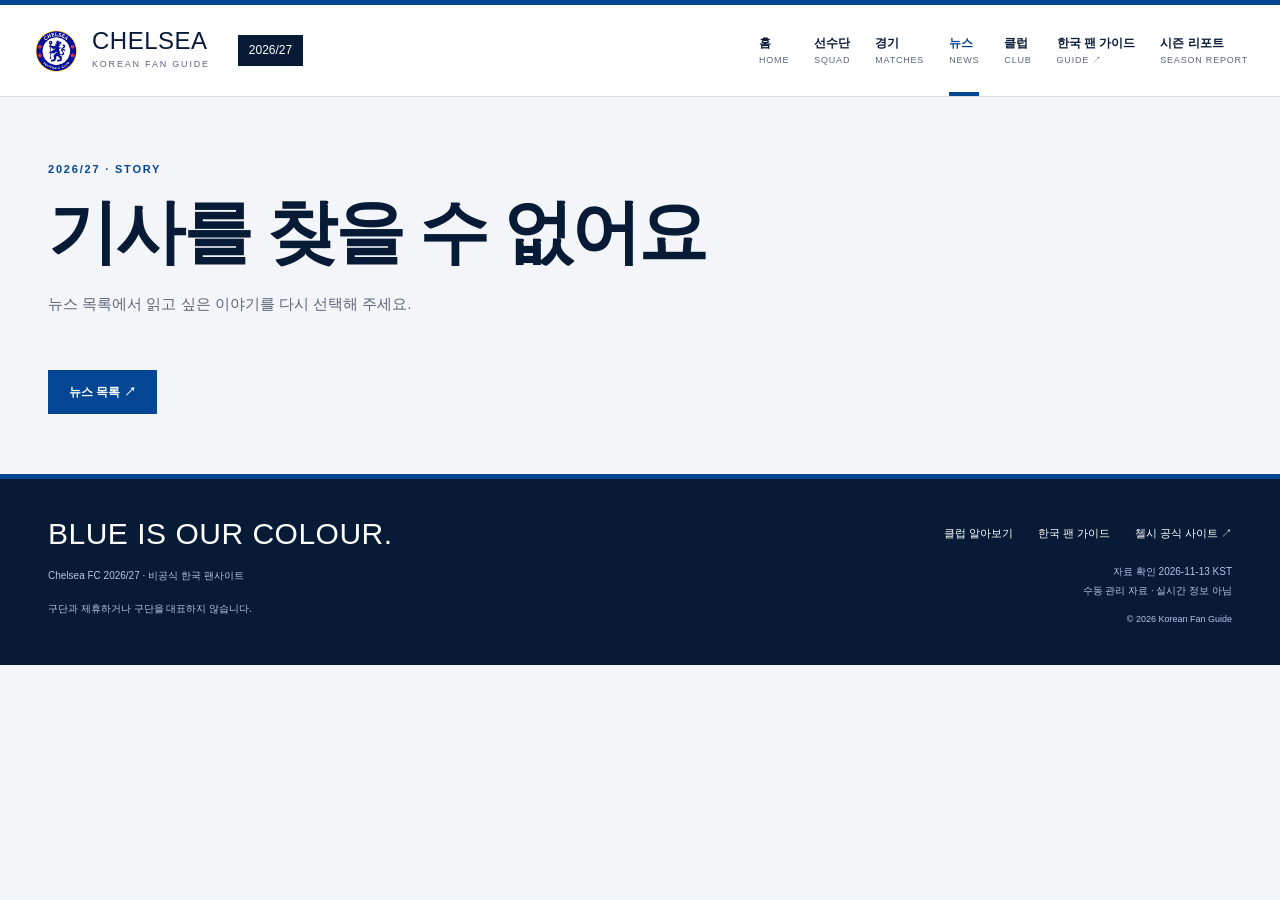
==== article.html @ b840f550 "complete Chelsea fan site features" ====
<!DOCTYPE html>
<html lang="ko">
<head>
  <meta charset="UTF-8">
  <meta name="viewport" content="width=device-width, initial-scale=1">
  <meta name="theme-color" content="#0634cb">
  <meta name="description" content="Chelsea FC 2026/27 한국 팬 가이드. 한국시간 경기 일정과 결과, 한영 선수단, 공식 소식과 클럽 이야기를 확인하세요. 비공식 팬사이트입니다.">
  <title>뉴스 상세 | Chelsea FC 2026/27 한국 팬 가이드</title>
  <link rel="stylesheet" href="style.css">
  <script src="script.js" defer></script>
  <script src="js/app.js" type="module"></script>
</head>
<body data-page="article">
  <a class="skip-link" href="#main">본문으로 건너뛰기</a>
  <header class="site-header">
    <div class="header-inner">
      <a class="brand" href="index.html" aria-label="Chelsea FC 한국 팬 홈페이지 홈">
        <span class="brand-crest"><span class="crest-fallback" aria-hidden="true">CFC</span><img class="crest-image" src="data/images/chelsea-crest.png" width="48" height="48" alt="Chelsea FC" decoding="async"></span>
        <span class="brand-copy">CHELSEA<span>KOREAN FAN GUIDE</span></span>
      </a>
      <span class="season-chip">2026/27</span>
      <button class="menu-toggle" aria-expanded="false" aria-controls="navigation" aria-label="메뉴 열기"><span></span><span></span><span></span></button>
      <nav id="navigation" aria-label="주요 메뉴">
        <a class="nav-link" data-nav="home" href="index.html">홈 <small>HOME</small></a>
        <a class="nav-link" data-nav="squad" href="squad.html">선수단 <small>SQUAD</small></a>
        <a class="nav-link" data-nav="matches" href="matches.html">경기 <small>MATCHES</small></a>
        <a class="nav-link" aria-current="page" data-nav="news" href="news.html">뉴스 <small>NEWS</small></a>
        <a class="nav-link" data-nav="club" href="club.html">클럽 <small>CLUB</small></a>
        <a class="nav-link" data-nav="guide" href="korean-guide.html">한국 팬 가이드 <small>GUIDE ↗</small></a>
        <a class="nav-link" data-nav="season-report" href="season-report.html">시즌 리포트 <small>SEASON REPORT</small></a>
      </nav>
    </div>
  </header>
  <main id="main" tabindex="-1" aria-busy="true"><div class="container"><header class="page-intro"><p class="eyebrow">CHELSEA FC · 2026/27</p><h1 class="page-title">뉴스 상세</h1></header><p class="loading-state" role="status">시즌 정보를 불러오는 중입니다.</p><noscript><p class="notice">선수·경기·뉴스 탐색에는 JavaScript가 필요합니다. <a href="https://www.chelseafc.com/en">첼시 공식 사이트</a>에서 최신 정보를 확인하거나 <a href="club.html">클럽 소개</a>와 <a href="korean-guide.html">한국 팬 가이드</a>를 읽어보세요.</p></noscript></div></main>
  <footer class="site-footer"><div class="container footer-inner">
    <div><a class="footer-brand" href="index.html">BLUE IS OUR COLOUR.</a><p>Chelsea FC 2026/27 · 비공식 한국 팬사이트</p><p>구단과 제휴하거나 구단을 대표하지 않습니다.</p></div>
    <div class="footer-links"><a href="club.html">클럽 알아보기</a><a href="korean-guide.html">한국 팬 가이드</a><a href="https://www.chelseafc.com/en" target="_blank" rel="noopener noreferrer">첼시 공식 사이트 ↗</a><p>자료 확인 <span data-checked>2026-11-13 KST</span><br>수동 관리 자료 · 실시간 정보 아님</p><small>© <span data-year>2026</span> Korean Fan Guide</small></div>
  </div></footer>
</body>
</html>
---- style.css ----
﻿:root {
  --blue: #173fe5;
  --blue-deep: #102fbd;
  --navy: #101c42;
  --paper: #f5f6f2;
  --white: #fff;
  --ink: #101c42;
  --muted: #5c6579;
  --line: #d9dde7;
  --lime: #dfff80;
  --display: Impact, 'Arial Narrow', 'Arial Black', sans-serif;
  --body: 'Noto Sans KR', 'Malgun Gothic', 'Apple SD Gothic Neo', sans-serif;
}
* { box-sizing: border-box; }
html { scroll-behavior: smooth; scroll-padding-top: 100px; }
body { margin: 0; background: var(--paper); color: var(--ink); font-family: var(--body); font-size: 15px; line-height: 1.7; -webkit-font-smoothing: antialiased; }
a { color: inherit; text-decoration: none; }
button, input, select { font: inherit; }
button, select { cursor: pointer; }
button, a, input, select { -webkit-tap-highlight-color: transparent; }
button { color: inherit; }
img { display: block; max-width: 100%; }
h1, h2, h3, p { margin-top: 0; }
h1, h2, h3 { word-break: keep-all; overflow-wrap: anywhere; }
p { word-break: keep-all; }
button:focus-visible, a:focus-visible, input:focus-visible, select:focus-visible, summary:focus-visible { outline: 3px solid var(--blue); outline-offset: 5px; }
[hidden] { display: none !important; }
.container { width: min(1320px, calc(100% - 96px)); margin-inline: auto; }
.skip-link { position: fixed; top: -100px; left: 20px; padding: 14px 22px; background: var(--lime); color: var(--navy); z-index: 200; font-weight: 800; }
.skip-link:focus { top: 12px; }
.site-header { position: relative; z-index: 50; background: var(--white); border-top: 5px solid var(--blue); border-bottom: 1px solid var(--line); }
.header-inner { width: min(1400px, calc(100% - 64px)); margin: auto; min-height: 91px; display: flex; align-items: center; gap: 28px; }
.brand { display: inline-flex; align-items: center; gap: 12px; flex-shrink: 0; }
.brand-mark { display: grid; place-items: center; width: 46px; height: 46px; border: 2px solid var(--blue); border-radius: 50%; color: var(--blue); font: 28px/1 var(--display); transform: rotate(-9deg); }
.brand-copy { font: 24px/.95 var(--display); letter-spacing: .5px; }
.brand-copy small, .brand-copy span { display: block; margin-top: 6px; color: var(--muted); font: 9px/1.3 var(--body); letter-spacing: 1.8px; }
.season-chip { padding: 5px 9px; color: var(--blue); border: 1px solid var(--line); font: 12px/1.4 var(--display); white-space: nowrap; }
#navigation { display: flex; align-items: stretch; gap: 25px; margin-left: auto; align-self: stretch; }
.nav-link { position: relative; display: flex; flex-direction: column; justify-content: center; font-size: 12px; font-weight: 800; white-space: nowrap; }
.nav-link small, .nav-link span { display: block; color: var(--muted); font-size: 9px; letter-spacing: .8px; font-weight: 500; }
.nav-link:hover, .nav-link[aria-current='page'] { color: var(--blue); }
.nav-link[aria-current='page']::after { content: ''; position: absolute; left: 0; right: 0; bottom: 0; height: 4px; background: var(--blue); }
.header-meta { font-size: 10px; color: var(--muted); white-space: nowrap; border-left: 1px solid var(--line); padding-left: 20px; }
.menu-toggle { display: none; min-width: 44px; min-height: 44px; border: 1px solid var(--line); background: transparent; font-size: 20px; }
.eyebrow { margin-bottom: 10px; color: var(--blue); font: 700 11px/1.5 var(--body); letter-spacing: 1.8px; text-transform: uppercase; }
.page-intro { padding-block: 58px 35px; border-bottom: 1px solid var(--line); margin-bottom: 30px; }
.page-title { margin: 0 0 14px; font: clamp(58px, 7vw, 102px)/.95 var(--display); letter-spacing: -.6px; }
.lede { max-width: 750px; font-size: 15px; line-height: 1.9; color: var(--muted); margin-bottom: 0; }
.section { padding-block: 58px; }
.section + .section { border-top: 1px solid var(--line); }
.section-head { display: flex; align-items: end; justify-content: space-between; gap: 20px; margin-bottom: 24px; }
.section-head h2 { margin: 0; font-size: 27px; letter-spacing: -1px; line-height: 1.3; }
.section-head h2 span { font-family: var(--display); font-size: 39px; letter-spacing: .2px; }
.section-head p { color: var(--muted); font-size: 12px; margin: 9px 0 0; }
.text-link { display: inline-block; padding-block: 10px; color: var(--blue); font-size: 12px; font-weight: 800; border-bottom: 1px solid currentColor; white-space: nowrap; }
.text-link:hover { color: var(--navy); }
.button { display: inline-flex; justify-content: center; align-items: center; gap: 22px; min-height: 44px; padding: 11px 20px; border: 1px solid var(--blue); background: var(--blue); color: white; font-size: 12px; font-weight: 800; }
.button:hover { background: var(--blue-deep); }
.button-light { background: var(--lime); color: var(--navy); border-color: var(--lime); }
.button-light:hover { background: white; border-color: white; }
.button-outline { background: transparent; border-color: currentColor; }
.button-outline:hover { background: #ffffff18; }
.badge { display: inline-flex; align-items: center; width: fit-content; padding: 3px 8px; border: 1px solid currentColor; border-radius: 2px; font-size: 10px; line-height: 1.5; font-weight: 800; vertical-align: middle; }
.source-note, .verification-note { color: var(--muted); font-size: 11px; line-height: 1.8; margin-block: 15px 0; }
.source-note a, .verification-note a { text-decoration: underline; text-underline-offset: 3px; }
.verification-note { border-left: 3px solid var(--blue); padding: 8px 13px; background: #e9edf9; }
.empty-state, .loading-state { padding: 45px 22px; text-align: center; color: var(--muted); background: white; border: 1px solid var(--line); grid-column: 1 / -1; }
.empty-state h2, .empty-state h3 { color: var(--ink); }
.home-top { padding-top: 28px; }
.home-heading { display: flex; align-items: end; justify-content: space-between; gap: 20px; margin-bottom: 23px; }
.home-heading h1 { font: clamp(40px, 5.5vw, 76px)/.95 var(--display); margin: 0; letter-spacing: -.5px; }
.home-heading h1 span { color: var(--blue); }
.home-heading .eyebrow { margin-bottom: 6px; }
.home-heading > p, .home-heading > div:last-child > p { margin-bottom: 0; color: var(--muted); font-size: 11px; }
.dashboard { display: grid; grid-template-columns: minmax(0, 2fr) minmax(270px, 1fr); gap: 16px; }
.next-match { position: relative; overflow: hidden; min-height: 296px; padding: 27px 34px; background: var(--blue); color: white; }
.next-match::after { content: ''; position: absolute; width: 410px; height: 410px; border: 1px solid #ffffff1c; border-radius: 50%; right: -170px; top: -90px; box-shadow: 0 0 0 50px #ffffff06, 0 0 0 100px #ffffff06; pointer-events: none; }
.next-match > * { position: relative; z-index: 1; }
.match-label { display: flex; flex-wrap: wrap; justify-content: space-between; align-items: center; gap: 10px; color: #e2e8ff; font-size: 11px; font-weight: 700; letter-spacing: .7px; }
.match-label .eyebrow, .next-match .eyebrow { color: var(--lime); }
.match-teams { display: flex; align-items: center; gap: 16px; margin-block: 21px 14px; font-size: clamp(20px, 2.4vw, 31px); font-weight: 800; line-height: 1.4; letter-spacing: -1px; }
.match-teams > span { color: #c3cfff; font: 16px/1 var(--display); letter-spacing: 0; }
.team-monogram { display: inline-grid; place-items: center; width: 42px; height: 42px; border: 1px solid #ffffff6b; border-radius: 50%; font: 20px/1 var(--display); letter-spacing: 0; flex-shrink: 0; }
.match-kickoff { margin: 0; font-size: 26px; font-weight: 800; letter-spacing: -.8px; line-height: 1.5; }
.match-kickoff small { color: var(--lime); font-size: 12px; letter-spacing: 0; }
.match-sub { color: #dbe3ff; font-size: 11px; margin: 5px 0 17px; }
.match-actions { display: flex; flex-wrap: wrap; gap: 10px; }
.match-actions .button { min-height: 38px; padding-block: 8px; }
.next-match .source-note { color: #dbe3ff; margin-top: 12px; font-size: 10px; }
.dashboard-side { display: grid; grid-template-rows: auto 1fr; gap: 16px; }
.result-card { background: var(--navy); color: white; padding: 20px 23px; }
.result-card .eyebrow { color: #a6b7e5; margin-bottom: 8px; font-size: 10px; }
.result-score { display: flex; align-items: baseline; flex-wrap: wrap; gap: 11px; font-size: 14px; font-weight: 700; line-height: 1.5; }
.result-score strong { font: 35px/1 var(--display); color: var(--lime); }
.result-card p { font-size: 10px; color: #c8d2ec; margin: 8px 0 0; }
.season-card { padding: 17px 23px; background: white; border: 1px solid var(--line); }
.season-card .eyebrow { font-size: 10px; margin-bottom: 7px; }
.season-facts { display: flex; flex-wrap: wrap; gap: 8px 22px; margin: 0; font-size: 11px; }
.season-facts div { min-width: 80px; }
.season-facts dt { color: var(--muted); font-size: 10px; }
.season-facts dd { margin: 0; font-weight: 800; }
.quick-players { display: grid; grid-template-columns: repeat(4, minmax(0, 1fr)); margin-top: 16px; border: 1px solid var(--line); background: white; }
.quick-player { display: flex; align-items: center; gap: 14px; min-width: 0; padding: 13px 18px; border-right: 1px solid var(--line); }
.quick-player:last-child { border-right: 0; }
.quick-player:hover { background: #eaf0ff; }
.quick-number { font: 32px/1 var(--display); color: var(--blue); }
.quick-name { display: flex; flex-direction: column; font-size: 12px; font-weight: 800; line-height: 1.5; min-width: 0; overflow-wrap: anywhere; }
.quick-name small { color: var(--muted); font-size: 10px; font-weight: 400; }
.headline-bar { display: flex; align-items: center; gap: 16px; padding: 15px 0; border-bottom: 1px solid var(--line); font-size: 12px; }
.headline-bar > span:first-child { color: var(--blue); font-weight: 900; font-size: 10px; white-space: nowrap; letter-spacing: 1px; }
.headline-bar a { flex: 1; font-weight: 700; }
.headline-bar a:hover { color: var(--blue); }
.headline-bar > span:last-child { color: var(--muted); font-size: 10px; }
.news-grid { display: grid; grid-template-columns: repeat(3, minmax(0, 1fr)); gap: 22px; }
.news-card { display: flex; flex-direction: column; min-width: 0; border: 1px solid var(--line); background: white; transition: border-color .2s, transform .2s; }
.news-card:hover { border-color: var(--blue); transform: translateY(-3px); }
.news-art { position: relative; display: flex; justify-content: space-between; align-items: end; min-height: 164px; overflow: hidden; padding: 22px; color: white; background: var(--blue); font: 38px/.9 var(--display); letter-spacing: 1px; }
.news-art::before { content: ''; position: absolute; width: 210px; height: 210px; border: 35px solid #ffffff16; border-radius: 50%; right: -45px; top: -65px; }
.news-art::after { content: ''; position: absolute; width: 40%; height: 150%; background: #ffffff0b; transform: skew(-25deg); right: 30%; top: -20%; }
.news-art > * { position: relative; z-index: 1; }
.news-art small { font: 10px/1.6 var(--body); letter-spacing: 2px; }
.news-card:nth-child(3n+2) .news-art { background: var(--navy); }
.news-card:nth-child(3n) .news-art { background: #cfd8ef; color: var(--navy); }
.news-card-body { padding: 22px; flex: 1; }
.news-meta { display: flex; flex-wrap: wrap; justify-content: space-between; gap: 6px 15px; font-size: 10px; color: var(--muted); margin-bottom: 12px; }
.news-meta > span { color: var(--blue); font-weight: 800; }
.news-card h3 { font-size: 19px; line-height: 1.6; letter-spacing: -.5px; margin-bottom: 10px; }
.news-card p { color: var(--muted); font-size: 12px; line-height: 1.9; margin-bottom: 0; }
.players-grid { display: grid; grid-template-columns: repeat(4, minmax(0, 1fr)); gap: 18px; }
.player-card { background: white; border: 1px solid var(--line); min-width: 0; transition: border-color .2s, transform .2s; }
.player-card:hover { border-color: var(--blue); transform: translateY(-3px); }
.player-visual { display: flex; position: relative; align-items: center; justify-content: center; overflow: hidden; height: 210px; background: #e4e9f7; isolation: isolate; }
.player-visual::before { content: ''; position: absolute; inset: 24px 30px -20px; background: var(--blue); clip-path: polygon(27% 2%, 39% 0, 50% 7%, 61% 0, 73% 2%, 100% 22%, 85% 39%, 75% 32%, 79% 100%, 21% 100%, 25% 32%, 15% 39%, 0 22%); transform: rotate(-7deg); z-index: -1; }
.player-visual::after { content: ''; position: absolute; inset: 0; background: repeating-linear-gradient(135deg, transparent 0 35px, #ffffff1c 35px 36px); z-index: -2; }
.player-number { color: white; font: 80px/1 var(--display); text-shadow: 0 3px 0 #0002; margin-top: 18px; }
.player-initials { position: absolute; left: 15px; top: 13px; color: var(--blue); font-size: 10px; font-weight: 800; letter-spacing: 1px; }
.player-info { padding: 18px; }
.player-info .eyebrow { font-size: 9px; letter-spacing: 1px; margin-bottom: 7px; }
.player-info h3 { margin: 0 0 9px; font-size: 20px; line-height: 1.5; letter-spacing: -.6px; }
.player-info h3 small, .player-info h3 span { display: block; font-size: 11px; line-height: 1.6; font-weight: 500; color: var(--muted); letter-spacing: 0; }
.player-info p { color: var(--muted); margin-bottom: 0; font-size: 11px; line-height: 1.8; }
.fixture-list { border-top: 2px solid var(--navy); }
.fixture-row { display: grid; grid-template-columns: 95px minmax(0, 1fr) 150px 100px; align-items: center; gap: 22px; padding: 25px 10px; border-bottom: 1px solid var(--line); }
.fixture-day { font-size: 12px; font-weight: 800; }
.fixture-day strong { display: block; font: 32px/1.2 var(--display); }
.fixture-day small { color: var(--muted); font-size: 10px; }
.fixture-teams { font-size: 17px; font-weight: 800; line-height: 1.6; min-width: 0; overflow-wrap: anywhere; }
.fixture-teams span { color: var(--muted); font-size: 12px; font-weight: 400; }
.fixture-time { text-align: right; font-size: 20px; font-weight: 800; line-height: 1.5; }
.fixture-time small, .fixture-result small { display: block; font-size: 10px; color: var(--muted); font-weight: 400; }
.fixture-result { font: 30px/1.3 var(--display); text-align: right; }
.fixture-meta { color: var(--muted); font-size: 10px; line-height: 1.9; font-weight: 400; margin-top: 5px; }
.fixture-meta .badge { margin-right: 6px; }
.guide-banner { display: flex; align-items: center; justify-content: space-between; gap: 35px; padding: 38px 42px; background: var(--navy); color: white; }
.guide-banner .eyebrow { color: var(--lime); }
.guide-banner h2 { margin-bottom: 10px; font-size: 29px; letter-spacing: -1px; }
.guide-banner p { margin-bottom: 0; color: #c6d1ee; font-size: 13px; }
.guide-banner .button { white-space: nowrap; }
.guide-grid, .content-grid { display: grid; grid-template-columns: repeat(2, minmax(0, 1fr)); gap: 22px; }
.info-card { background: white; padding: 30px; border: 1px solid var(--line); min-width: 0; }
.info-card h2, .info-card h3 { font-size: 22px; letter-spacing: -.7px; line-height: 1.5; margin-bottom: 14px; }
.info-card p, .info-card li { color: var(--muted); font-size: 13px; line-height: 1.95; }
.info-card p:last-child { margin-bottom: 0; }
.info-card a:not(.button) { color: var(--blue); text-decoration: underline; text-underline-offset: 4px; }
.prose { max-width: 860px; }
.prose h2 { font-size: 27px; margin-block: 35px 15px; }
.prose h3 { font-size: 20px; }
.prose p, .prose li { font-size: 15px; line-height: 2; color: #414b63; }
.prose a { color: var(--blue); text-decoration: underline; text-underline-offset: 4px; }
.timeline { border-left: 2px solid var(--blue); padding-left: 26px; }
.timeline-item { position: relative; padding-bottom: 25px; }
.timeline-item::before { content: ''; position: absolute; width: 10px; height: 10px; border-radius: 50%; background: var(--blue); left: -32px; top: 10px; border: 2px solid var(--paper); }
.timeline-item strong { display: block; color: var(--blue); font: 30px/1.3 var(--display); }
.timeline-item h3 { font-size: 17px; margin-block: 4px 6px; }
.timeline-item p { color: var(--muted); font-size: 12px; margin: 0; }
.trophy-grid, .stat-grid { display: grid; grid-template-columns: repeat(4, minmax(0, 1fr)); gap: 15px; }
.trophy, .stat { background: white; padding: 22px; border-top: 3px solid var(--blue); }
.trophy strong, .stat strong { display: block; font: 48px/1.1 var(--display); color: var(--blue); }
.trophy h3, .stat h3 { font-size: 14px; margin: 10px 0 6px; }
.trophy p, .stat p, .stat span { color: var(--muted); font-size: 11px; margin-bottom: 0; }
.toolbar { display: flex; flex-wrap: wrap; gap: 16px; padding: 22px; margin-bottom: 18px; background: white; border: 1px solid var(--line); align-items: end; }
.field { display: flex; flex-direction: column; gap: 7px; min-width: 150px; flex: 1; }
.field label, .field > span { font-size: 11px; font-weight: 800; }
.field input, .field select, .toolbar > input, .toolbar > select { min-height: 46px; width: 100%; max-width: 100%; border: 1px solid #b9c2d5; background: var(--paper); color: var(--navy); padding: 10px 13px; border-radius: 0; font-size: 13px; }
.filter-buttons { display: flex; flex-wrap: wrap; gap: 6px; }
.filter-button { min-height: 44px; padding: 9px 16px; border: 1px solid var(--line); background: white; font-size: 12px; }
.filter-button:hover { border-color: var(--blue); color: var(--blue); }
.filter-button.active, .filter-button[aria-pressed='true'] { background: var(--blue); border-color: var(--blue); color: white; }
.results-count { color: var(--muted); font-size: 12px; margin-bottom: 20px; }
.table-wrap { overflow-x: auto; border: 1px solid var(--line); }
.data-table { width: 100%; border-collapse: collapse; text-align: left; background: white; font-size: 13px; }
.data-table th, .data-table td { padding: 15px 18px; border-bottom: 1px solid var(--line); }
.data-table th { background: #e8edf9; font-size: 11px; }
.notice { padding: 19px 23px; border-left: 3px solid var(--blue); background: #e9edf9; color: #3c4b72; font-size: 12px; line-height: 1.9; margin-block: 20px; }
.notice p:last-child { margin-bottom: 0; }
.detail-back { display: inline-block; margin-block: 28px; color: var(--blue); font-size: 12px; font-weight: 800; padding-block: 8px; }
.detail-hero { position: relative; display: flex; align-items: center; gap: 40px; padding: 42px; overflow: hidden; background: var(--blue); color: white; }
.detail-hero .eyebrow { color: var(--lime); }
.detail-hero h1 { font-size: clamp(30px, 4vw, 54px); line-height: 1.3; margin: 0 0 10px; letter-spacing: -1px; }
.detail-hero h1 small, .detail-hero h1 span { display: block; font: 25px/1.6 var(--display); letter-spacing: .4px; color: #d5dfff; }
.detail-number { min-width: 180px; padding-right: 35px; border-right: 1px solid #ffffff4d; font: 150px/1 var(--display); color: var(--lime); text-align: center; }
.detail-content { flex: 1; min-width: 0; }
.detail-content p { color: #d9e2ff; margin-bottom: 0; font-size: 14px; }
.detail-layout { display: grid; grid-template-columns: minmax(0, 2fr) minmax(230px, 1fr); gap: 35px; }
.related-list { display: grid; gap: 12px; }
.related-list a { display: block; padding: 17px; background: white; border: 1px solid var(--line); font-size: 13px; font-weight: 700; }
.related-list a:hover { border-color: var(--blue); color: var(--blue); }
.article-header { max-width: 900px; padding-block: 15px 30px; border-bottom: 1px solid var(--line); }
.article-header h1 { font-size: clamp(30px, 4vw, 49px); line-height: 1.45; letter-spacing: -1.6px; margin-bottom: 20px; }
.article-header .lede { font-size: 17px; }
.article-body { max-width: 820px; padding-block: 30px; }
.article-body p { color: #414b63; font-size: 16px; line-height: 2.1; margin-bottom: 25px; }
.legend-list { display: grid; grid-template-columns: repeat(2, minmax(0, 1fr)); gap: 12px; }
.legend-item { padding: 20px; background: white; border: 1px solid var(--line); }
.legend-item h3 { font-size: 16px; margin-bottom: 7px; }
.legend-item h3 small { display: block; color: var(--blue); font-size: 11px; margin-top: 3px; }
.legend-item p { color: var(--muted); font-size: 12px; margin: 0; }
.club-banner { background: var(--blue); color: white; padding: 46px; overflow: hidden; position: relative; }
.club-banner .eyebrow { color: var(--lime); }
.club-wordmark { font: clamp(70px, 11vw, 155px)/.88 var(--display); letter-spacing: -1px; margin-bottom: 25px; }
.club-banner > p:last-child { color: #d9e2ff; max-width: 600px; font-size: 14px; margin-bottom: 0; }
.site-footer { background: var(--navy); color: white; margin-top: 60px; border-top: 5px solid var(--blue); }
.footer-inner { width: min(1320px, calc(100% - 96px)); margin: auto; padding: 38px 0; display: flex; justify-content: space-between; align-items: start; gap: 30px; }
.site-footer .brand-mark { border-color: #a9baf5; color: white; }
.site-footer .brand-copy small, .site-footer .brand-copy span { color: #b7c4e7; }
.site-footer p { color: #b7c4e7; font-size: 10px; margin: 14px 0 0; line-height: 1.9; }
.footer-links { display: flex; flex-wrap: wrap; justify-content: end; gap: 12px 25px; font-size: 11px; }
.footer-links a { padding-block: 7px; }
.footer-links a:hover { color: var(--lime); }
@media (min-width: 1600px) {
  .next-match { padding: 32px 40px; }
  .dashboard { gap: 20px; }
}
@media (max-width: 1200px) {
  .header-inner { gap: 17px; }
  #navigation { gap: 17px; }
  .header-meta { display: none; }
  .season-chip { font-size: 11px; }
  .container, .footer-inner { width: calc(100% - 64px); }
  .match-teams { font-size: 25px; gap: 12px; }
  .next-match { padding-inline: 27px; }
  .match-kickoff { font-size: 23px; }
  .players-grid { gap: 14px; }
  .player-info { padding: 15px; }
  .player-info h3 { font-size: 18px; }
  .player-visual { height: 185px; }
  .quick-player { gap: 10px; padding-inline: 12px; }
}
@media (max-width: 1049px) {
  .header-inner { min-height: 78px; }
  .menu-toggle { display: grid; place-items: center; margin-left: auto; }
  #navigation { display: none; position: absolute; top: 100%; left: 0; right: 0; margin: 0; background: white; padding: 12px 32px 20px; border-bottom: 1px solid var(--line); box-shadow: 0 16px 20px #101c4212; }
  #navigation.open { display: grid; grid-template-columns: repeat(3, 1fr); gap: 4px 20px; }
  .nav-link { padding-block: 13px; min-height: 52px; }
  .nav-link[aria-current='page']::after { height: 2px; }
  .dashboard { grid-template-columns: minmax(0, 1.7fr) minmax(240px, 1fr); }
  .match-teams { flex-wrap: wrap; font-size: 22px; }
  .team-monogram { display: none; }
  .news-card-body { padding: 18px; }
  .news-card h3 { font-size: 17px; }
  .news-art { min-height: 140px; font-size: 32px; }
  .players-grid { grid-template-columns: repeat(3, minmax(0, 1fr)); }
  .trophy-grid, .stat-grid { grid-template-columns: repeat(2, minmax(0, 1fr)); }
  .fixture-row { grid-template-columns: 80px minmax(0, 1fr) 125px 80px; gap: 15px; }
  .guide-banner { padding: 30px; }
}
@media (max-width: 700px) {
  html { scroll-padding-top: 80px; }
  body { font-size: 14px; }
  .container, .footer-inner { width: calc(100% - 36px); }
  .header-inner { width: calc(100% - 36px); min-height: 65px; gap: 12px; }
  .site-header { border-top-width: 4px; }
  .brand { gap: 9px; }
  .brand-mark { width: 36px; height: 36px; font-size: 23px; }
  .brand-copy { font-size: 21px; }
  .brand-copy small, .brand-copy span { font-size: 8px; letter-spacing: 1.1px; }
  .season-chip { padding: 4px 7px; font-size: 11px; }
  #navigation { padding: 10px 18px 18px; }
  #navigation.open { grid-template-columns: repeat(2, 1fr); gap: 3px 18px; }
  .menu-toggle { min-width: 42px; min-height: 42px; }
  .page-intro { padding-block: 35px 24px; margin-bottom: 22px; }
  .page-title { font-size: clamp(49px, 13vw, 72px); margin-bottom: 12px; }
  .lede { font-size: 13px; }
  .section { padding-block: 37px; }
  .section-head { margin-bottom: 19px; gap: 12px; }
  .section-head h2 { font-size: 23px; }
  .section-head h2 span { font-size: 30px; }
  .section-head p { font-size: 11px; }
  .text-link { font-size: 10px; }
  .eyebrow { font-size: 10px; letter-spacing: 1.2px; }
  .home-top { padding-top: 19px; }
  .home-heading { margin-bottom: 15px; align-items: center; }
  .home-heading h1 { font-size: clamp(34px, 9vw, 48px); }
  .home-heading > p, .home-heading > div:last-child > p { max-width: 105px; text-align: right; font-size: 9px; }
  .home-heading .eyebrow { font-size: 9px; margin-bottom: 4px; }
  .dashboard { grid-template-columns: 1fr; gap: 10px; }
  .next-match { padding: 19px 20px; min-height: 0; }
  .next-match::after { right: -230px; top: -150px; }
  .match-label { font-size: 9px; gap: 7px; }
  .match-label .eyebrow { font-size: 9px; margin-bottom: 0; }
  .match-teams { font-size: clamp(20px, 5.3vw, 26px); gap: 10px; margin-block: 15px 8px; }
  .match-teams > span { font-size: 13px; }
  .match-kickoff { font-size: 22px; letter-spacing: -.8px; }
  .match-kickoff small { font-size: 10px; }
  .match-sub { font-size: 10px; margin-bottom: 11px; }
  .match-actions { gap: 8px; }
  .match-actions .button { min-height: 38px; font-size: 10px; padding: 8px 13px; }
  .next-match .source-note { font-size: 9px; margin-top: 9px; }
  .dashboard-side { grid-template-columns: 1fr 1fr; grid-template-rows: auto; gap: 10px; }
  .result-card, .season-card { padding: 13px 14px; }
  .result-card .eyebrow, .season-card .eyebrow { font-size: 8px; letter-spacing: 1px; margin-bottom: 6px; }
  .result-score { gap: 6px; font-size: 11px; line-height: 1.6; }
  .result-score strong { font-size: 26px; }
  .result-card p { font-size: 9px; line-height: 1.6; }
  .season-facts { gap: 5px 9px; font-size: 10px; }
  .season-facts div { min-width: 55px; }
  .season-facts dt { font-size: 8px; }
  .quick-players { margin-top: 10px; grid-template-columns: repeat(2, minmax(0, 1fr)); }
  .quick-player { padding: 9px 12px; gap: 10px; }
  .quick-player:nth-child(2) { border-right: 0; }
  .quick-player:nth-child(-n+2) { border-bottom: 1px solid var(--line); }
  .quick-number { font-size: 26px; }
  .quick-name { font-size: 10px; }
  .quick-name small { font-size: 9px; }
  .headline-bar { padding-block: 11px; gap: 10px; font-size: 10px; line-height: 1.7; align-items: start; }
  .headline-bar > span:first-child { font-size: 8px; padding-top: 2px; }
  .headline-bar > span:last-child { display: none; }
  .news-grid { grid-template-columns: 1fr; gap: 18px; }
  .news-art { min-height: 150px; font-size: 38px; padding: 22px; }
  .news-card-body { padding: 20px; }
  .news-card h3 { font-size: 20px; }
  .news-card p { font-size: 12px; }
  .players-grid { grid-template-columns: repeat(2, minmax(0, 1fr)); gap: 12px; }
  .player-visual { height: 165px; }
  .player-visual::before { inset: 22px 16px -17px; }
  .player-number { font-size: 65px; }
  .player-initials { left: 10px; top: 10px; font-size: 8px; }
  .player-info { padding: 14px 12px; }
  .player-info h3 { font-size: 17px; }
  .player-info h3 small, .player-info h3 span { font-size: 10px; }
  .player-info p { font-size: 10px; line-height: 1.8; }
  .player-info .eyebrow { font-size: 8px; letter-spacing: .7px; }
  .fixture-row { grid-template-columns: 55px minmax(0, 1fr) 76px; gap: 9px 12px; padding: 19px 0; }
  .fixture-day { font-size: 10px; }
  .fixture-day strong { font-size: 27px; }
  .fixture-day small { font-size: 8px; }
  .fixture-teams { font-size: 13px; line-height: 1.6; }
  .fixture-teams span { font-size: 10px; }
  .fixture-time { font-size: 17px; }
  .fixture-result { font-size: 25px; }
  .fixture-time small, .fixture-result small { font-size: 8px; }
  .fixture-meta { font-size: 9px; }
  .fixture-row > .fixture-meta { grid-column: 2 / -1; }
  .guide-banner { flex-direction: column; align-items: start; gap: 20px; padding: 27px 24px; }
  .guide-banner h2 { font-size: 25px; }
  .guide-banner p { font-size: 12px; }
  .guide-grid, .content-grid, .detail-layout { grid-template-columns: 1fr; gap: 17px; }
  .info-card { padding: 24px; }
  .info-card h2, .info-card h3 { font-size: 20px; }
  .info-card p, .info-card li { font-size: 12px; }
  .trophy-grid, .stat-grid { gap: 12px; }
  .trophy, .stat { padding: 18px; }
  .trophy strong, .stat strong { font-size: 39px; }
  .trophy h3, .stat h3 { font-size: 12px; }
  .trophy p, .stat p, .stat span { font-size: 10px; }
  .toolbar { padding: 16px; gap: 13px; }
  .field { min-width: 110px; }
  .field:first-child { flex-basis: 100%; }
  .field label, .field > span { font-size: 10px; }
  .filter-button { padding-inline: 12px; font-size: 11px; }
  .filter-buttons { gap: 5px; }
  .detail-back { margin-block: 19px; font-size: 11px; }
  .detail-hero { gap: 19px; padding: 27px 22px; }
  .detail-number { min-width: 74px; font-size: 79px; padding-right: 17px; }
  .detail-hero h1 { font-size: 27px; }
  .detail-hero h1 small, .detail-hero h1 span { font-size: 18px; }
  .detail-content p { font-size: 11px; }
  .article-header h1 { font-size: 29px; line-height: 1.5; letter-spacing: -.9px; }
  .article-header .lede { font-size: 14px; }
  .article-body { padding-block: 24px; }
  .article-body p { font-size: 14px; line-height: 2; }
  .prose p, .prose li { font-size: 13px; }
  .legend-list { grid-template-columns: 1fr; }
  .club-banner { padding: 30px 25px; }
  .club-wordmark { font-size: clamp(65px, 18vw, 110px); }
  .club-banner > p:last-child { font-size: 12px; }
  .notice { padding: 16px 18px; font-size: 11px; }
  .source-note, .verification-note { font-size: 10px; }
  .footer-inner { flex-direction: column; gap: 24px; padding-block: 30px; }
  .footer-links { justify-content: start; gap: 7px 20px; }
  .site-footer { margin-top: 38px; }
}
@media (max-width: 370px) {
  .container, .header-inner, .footer-inner { width: calc(100% - 28px); }
  .season-chip { display: none; }
  .home-heading h1 { font-size: 33px; }
  .next-match { padding-inline: 16px; }
  .match-kickoff { font-size: 20px; }
  .match-teams { font-size: 19px; }
  .result-card, .season-card { padding: 12px; }
  .quick-player { padding-inline: 9px; gap: 7px; }
  .player-visual { height: 145px; }
  .player-info h3 { font-size: 15px; }
  .detail-number { min-width: 60px; font-size: 65px; padding-right: 12px; }
  .detail-hero { padding-inline: 17px; gap: 14px; }
  .detail-hero h1 { font-size: 24px; }
}
@media (prefers-reduced-motion: reduce) {
  html { scroll-behavior: auto; }
  *, *::before, *::after { animation: none !important; transition: none !important; }
}

/* Integrated page markup and compact season overview. */
.brand-mark { position: relative; line-height: 1; padding-bottom: 7px; }
.brand-mark > span { position: absolute; bottom: 5px; left: 0; right: 0; text-align: center; font: 7px/1 var(--body); letter-spacing: 1.5px; }
.menu-toggle { padding: 11px 10px; }
.menu-toggle > span { display: block; width: 21px; height: 2px; background: var(--navy); transition: transform .2s, opacity .2s; }
.menu-toggle[aria-expanded='true'] > span:first-child { transform: translateY(7px) rotate(45deg); }
.menu-toggle[aria-expanded='true'] > span:nth-child(2) { opacity: 0; }
.menu-toggle[aria-expanded='true'] > span:last-child { transform: translateY(-7px) rotate(-45deg); }
.home-heading { padding-top: 28px; }
.home-heading h1 { font-family: var(--body); font-size: clamp(32px, 4vw, 54px); font-weight: 900; letter-spacing: -2.4px; line-height: 1.25; }
.home-heading > p { text-align: right; font-size: 11px; letter-spacing: .5px; }
.home-heading > p b { font: 23px/1.4 var(--display); margin-left: 7px; color: var(--blue); }
.home-heading > p span { display: block; font-size: 10px; letter-spacing: 0; margin-top: 3px; }
.match-teams > div { display: inline-flex; align-items: center; gap: 12px; min-width: 0; }
.match-teams strong { display: block; }
.match-teams strong small { display: block; font: 10px/1.5 var(--body); color: #c8d4ff; letter-spacing: 1px; margin-top: 2px; }
.match-actions > a:not(.button) { align-self: center; font-size: 10px; text-decoration: underline; text-underline-offset: 4px; color: #dce5ff; }
.result-card h2 { font-size: 17px; font-weight: 800; line-height: 1.6; letter-spacing: -.5px; margin: 0; }
.result-score { display: inline-flex; align-items: baseline; margin-inline: 6px; color: var(--lime); font: 35px/1.15 var(--display); letter-spacing: .5px; }
.result-card .text-link { color: #dce5ff; border-bottom: 0; font-size: 10px; padding-block: 6px 0; }
.season-competitions { display: grid; grid-template-columns: 1fr 1fr; gap: 4px 15px; margin-top: 12px; padding-top: 9px; border-top: 1px solid var(--line); }
.season-competitions p { display: flex; flex-wrap: wrap; justify-content: space-between; gap: 3px 7px; font-size: 9px; margin: 0; line-height: 1.7; }
.season-competitions span { color: var(--muted); }
.season-competitions strong { font-weight: 700; }
.quick-players { grid-template-columns: minmax(135px, .85fr) repeat(4, minmax(0, 1fr)); }
.quick-players > .eyebrow { display: flex; align-items: center; margin: 0; padding: 14px 17px; font-size: 9px; line-height: 1.8; letter-spacing: .6px; border-right: 1px solid var(--line); }
.quick-player { padding-inline: 14px; }
.button-outline { background: transparent; border-color: var(--blue); color: var(--blue); }
.button-outline:hover { background: #e9eeff; }
.next-match .button-outline, .guide-banner .button-outline { color: white; border-color: #ffffff80; }
.next-match .button-outline:hover, .guide-banner .button-outline:hover { background: #ffffff18; }
.fixture-row { grid-template-columns: 95px minmax(0, 1fr) 240px; }
.fixture-day > span { display: block; color: var(--muted); font-size: 10px; font-weight: 500; line-height: 1.8; }
.fixture-teams h3 { font-size: 19px; line-height: 1.6; margin: 3px 0; }
.fixture-teams > p:not(.fixture-meta) { font-size: 10px; font-weight: 400; color: var(--muted); margin: 3px 0 0; }
.fixture-time > span { display: block; font-size: 10px; color: var(--muted); font-weight: 500; }
.fixture-time .source-note { margin-top: 8px; font-size: 9px; }
.fixture-time .source-note > span { display: block; }
.fixture-time .source-note a { font-size: 9px; }
.fixture-time .fixture-result { display: block; }
.player-info > small { display: block; color: var(--muted); font-size: 10px; margin-top: 5px; line-height: 1.6; }
.player-info > p[lang='en'] { font-size: 11px; line-height: 1.6; margin-top: -4px; }
.guide-banner { display: grid; grid-template-columns: minmax(0, 1fr) auto; column-gap: 40px; row-gap: 9px; }
.guide-banner > .eyebrow, .guide-banner > h2, .guide-banner > p:not(.eyebrow) { grid-column: 1; margin: 0; }
.guide-banner > .button { grid-column: 2; grid-row: 2; }
.guide-banner > .text-link { grid-column: 2; grid-row: 3; color: #d5e0ff; font-size: 10px; border-bottom: 0; padding: 0; text-align: center; }
.footer-brand { font: 30px/1.1 var(--display); letter-spacing: .5px; }
.footer-links > p { margin: 0; width: 100%; text-align: right; }
.footer-links > small { display: block; color: #b7c4e7; font-size: 9px; width: 100%; text-align: right; }
@media (max-width: 1200px) {
  .quick-players { grid-template-columns: minmax(115px, .7fr) repeat(4, minmax(0, 1fr)); }
  .quick-players > .eyebrow { padding-inline: 12px; font-size: 8px; }
  .quick-player { padding-inline: 10px; gap: 9px; }
  .quick-name { font-size: 11px; }
  .quick-name small { font-size: 9px; }
}
@media (max-width: 1049px) {
  .menu-toggle { display: flex; flex-direction: column; justify-content: center; align-items: center; gap: 5px; }
  .fixture-row { grid-template-columns: 80px minmax(0, 1fr) 210px; }
  .quick-players { grid-template-columns: repeat(4, minmax(0, 1fr)); }
  .quick-players > .eyebrow { display: block; grid-column: 1 / -1; padding: 7px 13px; border-bottom: 1px solid var(--line); border-right: 0; }
  .quick-players > .eyebrow br { display: none; }
  .quick-player { padding-block: 11px; }
  .quick-player:nth-child(2) { border-bottom: 0; }
}
@media (max-width: 700px) {
  .brand-mark > span { bottom: 4px; font-size: 6px; }
  .home-heading { padding-top: 18px; margin-bottom: 15px; }
  .home-heading h1 { font-size: clamp(25px, 6.7vw, 36px); letter-spacing: -1.4px; }
  .home-heading > p { min-width: 76px; max-width: 88px; font-size: 8px; }
  .home-heading > p b { display: block; margin: 1px 0; font-size: 20px; }
  .home-heading > p span { font-size: 8px; line-height: 1.5; }
  .home-heading .eyebrow { font-size: 7px; letter-spacing: .9px; }
  .match-teams > div { gap: 7px; }
  .match-teams strong small { font-size: 8px; margin-top: 1px; }
  .next-match { padding-block: 17px; }
  .match-teams { margin-block: 12px 8px; }
  .match-actions > a:not(.button) { font-size: 9px; }
  .result-card h2 { font-size: 12px; }
  .result-score { font-size: 25px; margin-inline: 4px; }
  .result-card .text-link { font-size: 9px; padding-top: 4px; }
  .season-facts { gap: 5px 9px; }
  .season-facts div { min-width: 0; }
  .season-competitions { grid-template-columns: 1fr; gap: 1px; margin-top: 7px; padding-top: 5px; }
  .season-competitions p { font-size: 9px; line-height: 1.65; gap: 2px 6px; }
  .quick-players { grid-template-columns: repeat(2, minmax(0, 1fr)); }
  .quick-players > .eyebrow { padding: 6px 11px; font-size: 8px; line-height: 1.5; }
  .quick-player { padding: 8px 11px; }
  .quick-player:nth-child(2) { border-right: 1px solid var(--line); border-bottom: 1px solid var(--line); }
  .quick-player:nth-child(3) { border-right: 0; border-bottom: 1px solid var(--line); }
  .quick-player:nth-child(4) { border-right: 1px solid var(--line); }
  .quick-name { font-size: 10px; }
  .quick-name small { font-size: 8px; }
  .quick-number { font-size: 24px; }
  .fixture-row { grid-template-columns: 48px minmax(0, 1fr) 95px; gap: 10px; }
  .fixture-day > span { font-size: 8px; }
  .fixture-teams h3 { font-size: 13px; line-height: 1.7; }
  .fixture-teams > p:not(.fixture-meta) { font-size: 8px; }
  .fixture-time > strong { font-size: 16px; }
  .fixture-time .fixture-result { font-size: 25px; }
  .fixture-time > span, .fixture-time > small { font-size: 8px; line-height: 1.65; }
  .fixture-time .source-note { font-size: 8px; line-height: 1.5; margin-top: 6px; }
  .fixture-time .source-note a { font-size: 8px; }
  .guide-banner { grid-template-columns: 1fr; gap: 10px; }
  .guide-banner > .button, .guide-banner > .text-link { grid-column: 1; grid-row: auto; justify-self: start; margin-top: 6px; }
  .footer-links > p, .footer-links > small { text-align: left; }
  .footer-brand { font-size: 27px; }
}
@media (max-width: 370px) {
  .home-heading h1 { font-size: 24px; }
  .result-card h2 { font-size: 11px; }
  .result-score { font-size: 23px; margin-inline: 3px; }
  .fixture-row { grid-template-columns: 42px minmax(0, 1fr) 85px; gap: 8px; }
}
.page-title { font-family: var(--body); font-size: clamp(40px, 5.5vw, 72px); font-weight: 900; line-height: 1.25; letter-spacing: -2.6px; }
.legend-item { margin-bottom: 0; }
.legend-item > b { display: block; font-size: 13px; line-height: 1.7; }
.legend-item > span { display: block; color: var(--muted); font-size: 11px; margin-top: 6px; }
.prose details { background: white; border: 1px solid var(--line); border-bottom: 0; padding: 0 22px; }
.prose details:last-child { border-bottom: 1px solid var(--line); }
.prose summary { cursor: pointer; padding: 18px 0; font-size: 14px; font-weight: 800; }
.prose details p { padding-bottom: 18px; margin-bottom: 0; font-size: 13px; }
.guide-grid + .info-card, .guide-grid + .button { margin-top: 22px; }
.content-grid + h3 { margin-top: 30px; }
@media (max-width: 700px) {
  .page-title { font-size: clamp(34px, 8vw, 49px); letter-spacing: -1.5px; }
  .prose summary { font-size: 12px; padding-block: 16px; }
  .prose details { padding-inline: 17px; }
  .prose details p { font-size: 12px; }
  .legend-item > b { font-size: 12px; }
}
/* Chelsea editorial design: shared by the existing page renderers. */
:root { --blue: #034694; --blue-deep: #003574; --navy: #071b36; --ink: #071b36; --paper: #f3f5f8; --lime: #fff; }
.site-header { border-top-color: var(--blue); }
.season-chip { background: var(--navy); color: white; border: 0; padding: 7px 11px; }
.section { padding-block: 72px; }
.section + .section { border-top: 0; }
.section-head h2 { font-size: clamp(25px, 2.8vw, 38px); font-weight: 900; letter-spacing: -1.6px; }
.section-head .eyebrow { color: var(--blue); letter-spacing: 2px; }
.home-stage { position: relative; isolation: isolate; overflow: hidden; background: var(--navy); color: white; min-height: 680px; margin-top: 28px; display: grid; grid-template-columns: minmax(0, 1.35fr) minmax(0, 1fr); align-items: end; padding: 52px; gap: 36px; }
.editorial-image { width: 100%; height: 100%; object-fit: cover; }
.home-stage > .editorial-image { position: absolute; inset: 0; z-index: -3; }
.home-stage::before { content: ''; position: absolute; inset: 0; z-index: -2; background: linear-gradient(90deg, #03152ed9, #03152e30 65%), linear-gradient(0deg, #03152ef2, transparent 95%); }
.home-stage::after { content: 'LONDON / SEOUL'; position: absolute; top: 30px; left: 52px; color: #ffffffc4; font-size: 10px; letter-spacing: 4px; }
.home-heading { display: block; margin: 0; padding: 0; }
.home-heading .eyebrow { color: #c0d7ff; font-size: 10px; letter-spacing: 2px; }
.hero-wordmark { font: clamp(80px, 9vw, 144px)/.84 var(--display); letter-spacing: -3px; margin: 26px 0; }
.home-heading h1 { font-size: clamp(22px, 2.4vw, 34px); letter-spacing: -1.3px; }
.home-heading h1 span { color: white; }
.home-heading > p { text-align: left; color: #cfddf1; max-width: none; margin-top: 20px; }
.home-heading > p b { color: white; }
.home-heading > p span { font-size: 11px; }
.home-stage .next-match { background: #051c36c9; backdrop-filter: blur(14px); border-top: 3px solid #fff; padding: 26px; min-height: 0; }
.home-stage .next-match::after { display: none; }
.home-stage .match-teams { font-size: clamp(20px, 2.1vw, 28px); }
.home-stage .team-monogram { display: none; }
.home-stage .match-label .badge { border: 0; background: #ffffff16; }
.home-stage .match-label .eyebrow { color: #c0d7ff; }
.home-stage .match-kickoff { font-size: clamp(24px, 2.5vw, 36px); }
.home-summary { margin-top: 20px; }
.home-summary .dashboard-side { grid-template-columns: 1fr 1.3fr; grid-template-rows: auto; gap: 20px; }
.result-card, .season-card { padding: 26px 30px; border: 0; }
.result-card h2 { font-size: 20px; }
.season-facts { font-size: 12px; }
.season-competitions { border-top: 0; }
.quick-players { border: 0; gap: 2px; background: #e5ebf2; }
.quick-player { background: white; border: 0; padding-block: 12px; }
.quick-players > .eyebrow { border: 0; background: var(--blue); color: white; }
.quick-portrait { width: 58px; height: 68px; position: relative; overflow: hidden; flex-shrink: 0; background: #e8edf5; }
.quick-portrait .editorial-image { object-fit: cover; object-position: top; }
.quick-portrait .quick-number { position: absolute; bottom: 0; left: 3px; color: white; text-shadow: 0 1px 5px #071b36; font-size: 24px; }
.quick-portrait.image-unavailable .quick-number { color: var(--blue); text-shadow: none; }
.news-card { border: 0; box-shadow: 0 8px 30px #071b3607; }
.news-card:hover { box-shadow: 0 15px 40px #071b3614; }
.news-art { aspect-ratio: 16 / 10; min-height: 0; padding: 0; background: var(--navy); }
.news-art::before, .news-art::after { display: none; }
.news-art .editorial-image { position: absolute; inset: 0; transition: transform .35s ease; z-index: 1; }
.news-card:hover .editorial-image { transform: scale(1.04); }
.news-fallback { padding: 25px; color: white; }
.news-art > small { position: absolute; bottom: 0; left: 0; right: 0; padding: 36px 20px 15px; background: linear-gradient(transparent, #071b36da); color: white; font-size: 9px; z-index: 2; letter-spacing: 1.5px; }
.news-card-body { padding: 25px; }
.news-card h3 { font-size: 21px; font-weight: 900; line-height: 1.5; letter-spacing: -.8px; }
.news-meta span { color: var(--blue); font-weight: 800; }
.news-card-body > p:not(.news-meta) { color: var(--muted); line-height: 1.9; }
.player-card { border: 0; background: white; overflow: hidden; box-shadow: 0 8px 30px #071b3607; }
.player-visual { position: relative; height: auto; aspect-ratio: 4 / 5; overflow: hidden; background: radial-gradient(ellipse at 50% 35%, #2669ae, #034694 70%); isolation: isolate; }
.player-visual::before { display: none; }
.player-visual::after { content: ''; position: absolute; inset: 60% 0 0; background: linear-gradient(transparent, #071b3690); z-index: 2; pointer-events: none; }
.player-visual .editorial-image { position: absolute; inset: 0; object-fit: contain; object-position: bottom; z-index: 1; transition: transform .35s ease; }
.player-card:hover .editorial-image { transform: scale(1.04); }
.portrait-fallback { position: absolute; inset: 0; display: grid; place-items: center; font: 90px/1 var(--display); color: #ffffff20; transform: rotate(-12deg); z-index: 0; }
.player-number { position: absolute; left: 18px; bottom: 12px; top: auto; color: white; font: 66px/1 var(--display); z-index: 3; }
.player-initials { top: 16px; left: 18px; color: #d4e5ff; z-index: 3; background: #071b3680; padding: 4px 7px; }
.player-info { padding: 22px; }
.player-info h3 { font-size: 22px; font-weight: 900; }
.player-info > p[lang='en'] { font-size: 12px; letter-spacing: .3px; }
.players-grid { gap: 22px; margin-top: 24px; }
body[data-page='home'] .section:has(.players-grid) { background: var(--navy); color: white; margin-inline: calc((min(1320px, 100vw - 96px) - 100vw) / 2); padding-inline: max(48px, calc((100vw - 1320px) / 2)); }
body[data-page='home'] .section:has(.players-grid) .eyebrow, body[data-page='home'] .section:has(.players-grid) .lede, body[data-page='home'] .section:has(.players-grid) .text-link { color: #bbd2f2; }
body[data-page='home'] .player-info { color: var(--ink); }
body[data-page='home'] .player-info .eyebrow { color: var(--blue) !important; }
.toolbar { border: 0; box-shadow: 0 7px 25px #071b3605; }
.page-intro { border-bottom: 0; padding-block: 64px 22px; }
.detail-hero { position: relative; min-height: 420px; background: var(--navy); overflow: hidden; padding: 45px; }
.detail-portrait { width: 42%; position: absolute; inset: 0 0 0 auto; aspect-ratio: auto; height: 100%; }
.detail-content { position: relative; z-index: 3; max-width: 55%; }
.detail-number { position: relative; z-index: 3; border: 0; font-size: 110px; }
.detail-hero h1 { font-size: clamp(30px, 3vw, 48px); }
.article-cover { position: relative; margin: 30px 0 0; aspect-ratio: 21 / 10; background: var(--navy); }
.article-cover figcaption { position: absolute; bottom: 0; right: 0; z-index: 2; padding: 10px 16px; background: #071b36a6; color: white; font: 10px/1.6 var(--body); letter-spacing: 0; }
.guide-banner { background: var(--blue); border: 0; padding: 48px; }
@media (max-width: 1049px) {
  .home-stage { padding: 32px; gap: 22px; min-height: 620px; }
  .home-stage::after { left: 32px; }
  .home-stage .next-match { padding: 22px; }
  .quick-portrait { width: 42px; height: 56px; }
  .detail-hero { padding: 30px; }
  .detail-number { font-size: 80px; }
  body[data-page='home'] .section:has(.players-grid) { margin-inline: -32px; padding-inline: 32px; }
}
@media (max-width: 700px) {
  .section { padding-block: 42px; }
  .home-stage { margin-top: 14px; min-height: 0; grid-template-columns: 1fr; gap: 32px; padding: 70px 22px 22px; }
  .home-stage > .editorial-image { object-position: 55% center; }
  .home-stage::before { background: linear-gradient(0deg, #03152ef5 5%, #03152e60 100%); }
  .home-stage::after { left: 22px; top: 24px; font-size: 8px; letter-spacing: 3px; }
  .home-heading .eyebrow { font-size: 8px; }
  .hero-wordmark { font-size: clamp(76px, 24vw, 140px); margin: 22px 0; }
  .home-heading h1 { font-size: 23px; }
  .home-heading > p { max-width: none; font-size: 9px; }
  .home-heading > p b { display: inline; margin-left: 6px; }
  .home-heading > p span { font-size: 10px; }
  .home-stage .next-match { padding: 20px 17px; }
  .home-stage .match-teams { font-size: 22px; }
  .home-stage .match-kickoff { font-size: 26px; }
  .home-stage .match-label { gap: 8px; }
  .home-summary .dashboard-side { grid-template-columns: 1fr; gap: 10px; }
  .result-card, .season-card { padding: 20px; }
  .season-competitions { grid-template-columns: 1fr 1fr; gap: 5px 14px; }
  .quick-player { gap: 8px; }
  .quick-portrait { width: 40px; height: 52px; }
  .quick-name { font-size: 10px; }
  .quick-name small { font-size: 8px; }
  .news-card h3 { font-size: 21px; }
  .news-card-body { padding: 23px; }
  .news-art { min-height: 0; aspect-ratio: 16 / 10; }
  .players-grid { gap: 12px; }
  .player-visual { height: auto; aspect-ratio: 4 / 5; }
  .player-number { font-size: 49px; left: 12px; bottom: 10px; }
  .player-info { padding: 17px 12px; }
  .player-info h3 { font-size: 18px; }
  .player-info > p[lang='en'] { font-size: 10px; }
  body[data-page='home'] .section:has(.players-grid) { margin-inline: -18px; padding-inline: 18px; }
  .page-intro { padding-block: 35px 15px; }
  .detail-hero { min-height: 480px; align-items: end; padding: 25px 20px; gap: 12px; }
  .detail-portrait { width: 100%; height: 100%; }
  .detail-portrait::after { inset: 25% 0 0; background: linear-gradient(transparent, #071b36 90%); }
  .detail-content { max-width: 80%; }
  .detail-number { min-width: 45px; padding: 0; font-size: 65px; }
  .detail-hero h1 { font-size: 28px; }
  .article-cover { aspect-ratio: 4 / 3; }
  .guide-banner { padding: 30px 24px; }
}
@media (prefers-reduced-motion: reduce) {
  .editorial-image { transition: none !important; }
}

.home-heading > .hero-wordmark { color: white; max-width: none; font: clamp(80px, 9vw, 144px)/.84 var(--display); letter-spacing: -3px; margin: 24px 0; }
@media (max-width: 700px) { .home-heading > .hero-wordmark { font-size: clamp(76px, 24vw, 140px); } }
/* Second design pass: photography, match identity and richer story pages. */
.brand-crest { display: grid; place-items: center; position: relative; width: 48px; height: 48px; flex: 0 0 48px; aspect-ratio: 1; }
.crest-image { position: relative; z-index: 1; width: 100%; height: 100%; object-fit: contain; }
.crest-fallback { position: absolute; inset: 3px; display: grid; place-items: center; border: 2px solid var(--blue); border-radius: 50%; color: var(--blue); font: 18px/1 var(--display); }
.brand-crest:not(.image-unavailable) .crest-fallback { visibility: hidden; }
.photo-hero { position: relative; isolation: isolate; overflow: hidden; background: var(--navy); color: white; width: 100%; min-width: 0; min-height: 420px; aspect-ratio: 3.15; display: flex; align-items: end; padding: 46px 50px; margin-top: 28px; border: 0; max-width: none; }
.photo-hero > .editorial-image { position: absolute; inset: 0; z-index: -3; object-fit: cover; }
.photo-hero::before { content: ''; position: absolute; inset: 0; z-index: -2; background: linear-gradient(90deg, #071b36e8, #071b3655); }
.hero-copy { position: relative; max-width: 840px; }
.photo-hero .eyebrow { color: #c2dafa; }
.photo-hero .page-title { font-size: clamp(36px, 4.5vw, 65px); }
.photo-hero .lede { color: #e0e9f7; max-width: 690px; font-size: 14px; }
.photo-hero .news-meta { color: #e0e9f7; justify-content: start; }
.photo-credit { display: block; color: #c6d5e8; font-size: 10px; margin-top: 20px; }
body[data-page='squad'] .photo-hero > img { object-position: center 35%; }
body[data-page='news'] .photo-hero > img { object-position: center 28%; }
.venue-badge.badge { border: 0; border-radius: 0; color: white; padding: 5px 9px; font: 800 10px/1.3 var(--body); white-space: nowrap; }
.venue-badge.venue-home { background: var(--blue); }
.venue-badge.venue-away { background: var(--navy); }
.venue-badge > span { color: inherit; font: inherit; font-size: 8px; letter-spacing: 1px; margin-left: 5px; }
.fixture-list { border: 0; display: grid; gap: 14px; margin-top: 24px; }
.fixture-row { background: #e8eef5; padding: 28px; border: 0; border-left: 5px solid var(--blue); grid-template-columns: 90px minmax(0, 1fr) 250px; gap: 24px; scroll-margin-top: 30px; }
.fixture-row.venue-away { border-left-color: var(--navy); background: #edf0f4; }
.fixture-day strong { font-size: 42px; }
.fixture-teams h3 { font-size: 21px; }
.fixture-teams .competition-name { font-weight: 700; font-size: 11px; }
.fixture-result { font-family: var(--body); }
.scoreline { display: inline-flex; align-items: baseline; gap: 9px; padding: 3px 10px; background: #fff; line-height: 1.2; white-space: nowrap; }
.chelsea-score { color: var(--blue); font: 900 43px/1.2 var(--body); letter-spacing: -2px; }
.opponent-score { color: var(--navy); font: 600 35px/1.2 var(--body); letter-spacing: -1px; }
.score-divider { color: #7b8494; font: 400 24px/1 var(--body); }
.match-outcome, .fixture-time > .match-outcome { display: inline-block; font-size: 11px; font-weight: 800; padding: 4px 8px; margin-top: 7px; }
.result-win, .fixture-time > .result-win { color: var(--blue); background: #dfebfb; }
.result-loss, .fixture-time > .result-loss { color: #b52032; background: #fbe9ec; }
.result-draw, .fixture-time > .result-draw { color: #475569; background: #e2e6eb; }
.fixture-time > .penalty-note { font-weight: 700; color: var(--ink); margin-block: 7px; }
.next-match.venue-home { border-left: 5px solid var(--blue); }
.next-match.venue-away { border-left: 5px solid #aebbd0; background: var(--navy); }
.next-match .venue-badge { outline: 1px solid #ffffff50; }
.home-stage .match-label .venue-badge.venue-home { background: var(--blue); }
.home-stage .match-label .venue-badge.venue-away { background: var(--navy); }
.result-card { border-left: 5px solid var(--blue); }
.result-card.venue-away { border-left-color: #aebbd0; }
.result-card .result-score { font-family: var(--body); vertical-align: middle; }
.result-card .venue-badge { margin-right: 8px; outline: 1px solid #ffffff50; }
.result-card .match-outcome { margin: 0 0 0 5px; }
.result-card .scoreline { gap: 6px; }
.result-card .chelsea-score { font-size: 35px; }
.result-card .opponent-score { font-size: 29px; }
body[data-page='matches'] .dashboard { padding: 24px; background: var(--navy); gap: 24px; }
body[data-page='matches'] .dashboard .next-match { background: #102b4a; }
body[data-page='matches'] .section:has(#matches-form) { background: white; margin-top: 30px; padding: 36px; }
body[data-page='matches'] .section:has(#matches-form) .toolbar { background: #f0f4f8; box-shadow: none; }
.player-visual { aspect-ratio: 3 / 4; }
.player-visual .editorial-image { object-fit: cover; object-position: center top; }
.player-number { font-size: 84px; }
.player-info { border-top: 3px solid var(--blue); }
.detail-hero { min-height: 570px; display: flex; flex-direction: column; justify-content: end; align-items: start; padding: 55px; gap: 12px; }
.detail-portrait { width: 58%; background: #034694; }
.detail-portrait .editorial-image { object-fit: cover; object-position: center top; }
.detail-portrait::after { inset: 0; background: linear-gradient(90deg, #071b36 0%, transparent 30%); }
.detail-number { min-width: 0; padding: 0; font-size: 120px; text-align: left; }
.detail-content { max-width: 46%; flex: 0; }
.detail-content h1 { font-size: clamp(30px, 3.5vw, 48px); }
.detail-content p[lang='en'] { margin-bottom: 20px; font: 26px/1.3 var(--display); letter-spacing: 1px; }
body[data-page='player'] .detail-layout { background: white; padding: 35px; margin-top: 24px; }
body[data-page='player'] .detail-layout .info-card { border: 0; background: #e9eff7; align-self: start; }
body[data-page='squad'] .section:has(.info-card) { margin-top: 42px; background: var(--navy); color: white; padding: 35px; }
body[data-page='squad'] .section:has(.info-card) .section-head .eyebrow { color: #b9d3f5; }
.article-header.photo-hero { min-height: 540px; aspect-ratio: 2.5; margin-top: 0; padding: 50px; }
.article-header.photo-hero::before { background: linear-gradient(90deg, #071b36f2, #071b3660); }
.article-header .hero-copy { max-width: 780px; }
.article-header h1 { font-size: clamp(30px, 3.6vw, 50px); line-height: 1.35; }
.article-header .news-meta { margin: 22px 0 0; font-size: 11px; }
.story-layout { display: grid; grid-template-columns: minmax(0, 1.8fr) minmax(250px, 1fr); gap: 45px; padding: 45px; background: white; }
.article-body { max-width: none; padding: 0; }
.article-body h2 { font-size: 25px; margin: 0 0 20px; }
.article-body p { font-size: 15px; line-height: 2; }
.story-background { margin-top: 40px; padding-top: 30px; border-top: 1px solid var(--line); }
.story-takeaways { align-self: start; background: var(--navy); color: white; padding: 30px; }
.story-takeaways .eyebrow { color: #c0d7ff; }
.story-takeaways h2 { font-size: 24px; }
.story-takeaways ol { padding-left: 22px; margin-bottom: 25px; }
.story-takeaways li { padding-left: 6px; margin-block: 17px; font-size: 13px; line-height: 1.9; }
.story-takeaways li::marker { color: #9cc5fa; font-weight: 800; }
.story-takeaways .text-link { color: #c0d7ff; white-space: normal; }
.fan-points { background: #e9eff7; padding: 27px; margin-block: 35px; border-left: 4px solid var(--blue); }
.fan-points p:last-child { margin-bottom: 0; }
.fan-points .eyebrow { color: var(--blue); font-size: 10px; letter-spacing: 1px; }
.related-players { padding: 40px; background: var(--navy); color: white; }
.related-players .section-head .eyebrow { color: #bbd2f2; }
.related-players .player-info { color: var(--ink); }
body[data-page='club'] #identity { display: grid; grid-template-columns: .9fr 1.1fr; gap: 40px; align-items: center; }
body[data-page='club'] #honours, body[data-page='guide'] #time { background: var(--navy); color: white; padding: 40px; }
body[data-page='club'] #honours .section-head .eyebrow, body[data-page='guide'] #time .section-head .eyebrow { color: #bed7f6; }
body[data-page='club'] #honours .trophy { color: var(--ink); }
body[data-page='club'] #honours > .source-note { color: #c7d8ee; }
body[data-page='guide'] #time .prose > p { color: #d1dded; }
body[data-page='guide'] #time .info-card { color: var(--ink); border: 0; }
body[data-page='guide'] #culture { padding: 40px; background: #e5ecf5; }
@media (max-width: 1049px) {
  .photo-hero { min-height: 370px; padding: 35px; }
  .story-layout { gap: 25px; padding: 30px; }
  .fixture-row { grid-template-columns: 65px minmax(0, 1fr) 200px; gap: 18px; padding: 24px; }
  .detail-content { max-width: 50%; }
  body[data-page='club'] #identity { gap: 25px; }
}
@media (max-width: 700px) {
  .brand-crest { width: 38px; height: 38px; flex-basis: 38px; }
  .crest-fallback { font-size: 15px; }
  .photo-hero { min-height: 380px; aspect-ratio: auto; padding: 30px 23px; margin-top: 15px; }
  .photo-hero::before { background: #071b36b8; }
  .photo-hero .page-title { font-size: clamp(31px, 8vw, 46px); letter-spacing: -1.5px; }
  .photo-hero .lede { font-size: 12px; }
  .fixture-row { padding: 20px 13px; grid-template-columns: 42px minmax(0, 1fr); gap: 12px; border-left-width: 4px; }
  .fixture-day { align-self: start; }
  .fixture-day strong { font-size: 34px; }
  .fixture-teams h3 { font-size: 17px; margin-top: 10px; }
  .fixture-time { grid-column: 2; text-align: left; }
  .fixture-time .fixture-result { text-align: left; }
  .fixture-time .source-note > span { display: inline; margin-left: 5px; }
  .fixture-time .source-note { margin-top: 9px; }
  .fixture-teams .competition-name { font-size: 10px; }
  .fixture-meta .venue-badge { margin-right: 3px; }
  .venue-badge.badge { font-size: 10px; padding: 5px 7px; }
  .venue-badge > span { font-size: 7px; margin-left: 3px; }
  .chelsea-score { font-size: 39px; }
  .opponent-score { font-size: 32px; }
  .fixture-list { gap: 12px; }
  .result-card .result-score { display: inline-flex; }
  .result-card h2 { font-size: 15px; }
  body[data-page='matches'] .dashboard { padding: 13px; gap: 13px; }
  body[data-page='matches'] .section:has(#matches-form) { padding: 25px 0 0; background: transparent; }
  .player-number { font-size: 64px; }
  .player-info { padding-top: 15px; }
  .detail-hero { min-height: 650px; padding: 25px; }
  .detail-portrait { width: 100%; height: 100%; }
  .detail-portrait::after { background: linear-gradient(0deg, #071b36 0%, #071b36d9 24%, transparent 75%); }
  .detail-content { max-width: 100%; }
  .detail-number { font-size: 84px; }
  .detail-content h1 { font-size: 33px; }
  .detail-content p[lang='en'] { font-size: 24px; margin-bottom: 13px; }
  body[data-page='player'] .detail-layout { padding: 24px; gap: 22px; }
  .article-header.photo-hero { min-height: 560px; padding: 30px 23px; aspect-ratio: auto; }
  .article-header h1 { font-size: 31px; }
  .article-header .lede { font-size: 14px; }
  .story-layout { display: flex; flex-direction: column; padding: 25px 20px; gap: 30px; }
  .story-takeaways { order: -1; width: 100%; padding: 25px; }
  .story-takeaways li { font-size: 12px; }
  .article-body h2 { font-size: 22px; }
  .article-body p { font-size: 14px; }
  .fan-points { padding: 22px 18px; }
  .related-players { padding: 30px 15px; }
  body[data-page='club'] #identity { grid-template-columns: 1fr; }
  body[data-page='club'] #honours, body[data-page='guide'] #time, body[data-page='guide'] #culture { padding: 28px 20px; }
  body[data-page='squad'] .section:has(.info-card) { padding: 27px 20px; }
}
/* Match details, formation, performance and local fan comments. */
.fixture-detail-link:hover, .match-detail-link:hover { text-decoration: underline; text-underline-offset: 4px; }
.match-detail-link { display: inline-flex; padding-block: 5px; color: var(--blue); font-size: 10px; font-weight: 800; }
.match-detail-hero.photo-hero { margin-top: 0; min-height: 450px; padding: 45px; }
.match-detail-hero h1 { font-size: clamp(30px, 3.7vw, 54px); line-height: 1.3; margin: 22px 0; }
.match-detail-hero h1 > span { font: 20px/1 var(--display); color: #b9cbe4; margin-inline: 10px; }
.match-detail-badges { display: flex; align-items: center; flex-wrap: wrap; gap: 15px; font-size: 12px; }
.match-detail-badges .venue-badge { outline: 1px solid #ffffff60; }
.match-detail-score { display: flex; align-items: center; gap: 14px; }
.match-detail-score .scoreline { padding: 6px 16px; }
.match-detail-score .chelsea-score { font-size: 64px; }
.match-detail-score .opponent-score { font-size: 53px; }
.match-detail-score .match-outcome { margin: 0; }
.match-detail-kickoff { margin: 22px 0 0; font-weight: 800; font-size: 17px; }
.match-penalties, .match-final-pending { font-size: 13px; color: #e0e9f7; margin: 18px 0 0; }
.match-facts { display: grid; grid-template-columns: repeat(3, minmax(0, 1fr)); gap: 1px; margin: 0; background: #d9e2ed; }
.match-facts > div { background: white; padding: 24px; min-width: 0; }
.match-facts dt { color: var(--muted); font-size: 11px; margin-bottom: 7px; }
.match-facts dd { margin: 0; font-size: 13px; font-weight: 800; overflow-wrap: anywhere; }
.match-section-nav { margin-top: 26px; }
.match-detail section[id], .performance-card { scroll-margin-top: 30px; }
.match-formation { padding-bottom: 20px; }
.pitch { position: relative; isolation: isolate; min-height: 480px; max-width: 900px; margin: 28px auto 0; padding: 26px; background: repeating-linear-gradient(0deg, #174f43 0 12.5%, #1b594b 12.5% 25%); border: 12px solid #102e31; color: white; overflow: hidden; }
.pitch::before { content: ''; position: absolute; inset: 17px; border: 1px solid #ffffff70; z-index: -1; }
.pitch::after { content: ''; position: absolute; top: 17px; bottom: 17px; left: 50%; width: 18%; border-block: 1px solid #ffffff70; background: linear-gradient(#ffffff50, #ffffff50) center top / 1px 9% no-repeat, linear-gradient(#ffffff50, #ffffff50) center bottom / 1px 9% no-repeat; transform: translateX(-50%); z-index: -1; }
.pitch-centre { position: absolute; inset: 50% 17px auto; border-top: 1px solid #ffffff70; z-index: -1; }
.pitch-centre::before { content: ''; position: absolute; width: 20%; aspect-ratio: 1; border: 1px solid #ffffff70; border-radius: 50%; left: 50%; transform: translate(-50%, -50%); }
.pitch-lines { display: flex; flex-direction: column; justify-content: space-between; gap: 32px; min-height: 610px; }
.pitch-line { display: grid; grid-template-columns: repeat(var(--players), minmax(0, 1fr)); gap: 15px; justify-content: space-evenly; }
.pitch-player { display: flex; flex-direction: column; align-items: center; justify-self: center; width: min(150px, 100%); padding: 8px 6px; gap: 4px; border: 1px solid transparent; min-width: 0; text-align: center; border-radius: 4px; background: #092e27bc; }
.pitch-player:hover, .pitch-player:focus-visible { background: #08281f; outline-color: white; border-color: #ffffff80; }
.pitch-player.top-rated { border-color: #a0c6ef; box-shadow: 0 0 0 2px #a0c6ef40; }
.pitch-portrait { position: relative; width: 66px; max-width: 100%; aspect-ratio: 1; background: #034694; overflow: hidden; border-radius: 50%; }
.pitch-portrait .editorial-image { position: absolute; inset: 0; object-position: center top; }
.pitch-portrait b { position: absolute; z-index: 2; bottom: 0; right: 0; background: white; color: var(--blue); padding: 1px 5px; font-size: 12px; }
.pitch-player > strong { font-size: 12px; line-height: 1.4; overflow-wrap: anywhere; }
.pitch-player > small { font-size: 9px; line-height: 1.4; color: #d2e6df; }
.pitch-rating { font-size: 10px; line-height: 1.4; font-weight: 800; }
.pitch-contributions { min-height: 15px; display: flex; align-items: center; justify-content: center; flex-wrap: wrap; gap: 3px; font-size: 10px; line-height: 1.4; }
.pitch-empty { display: flex; flex-direction: column; justify-content: center; align-items: center; text-align: center; gap: 8px; }
.pitch-empty p { font-size: 24px; font-weight: 800; margin: 0; }
.pitch-empty small { color: #d6e5df; }
.match-ratings { padding: 38px; margin-top: 24px; background: white; }
.rating-sort { display: flex; flex-direction: column; flex-shrink: 0; gap: 5px; font-size: 11px; }
.rating-sort select { max-width: 100%; min-height: 44px; padding: 8px 12px; border: 1px solid var(--line); background: var(--paper); color: var(--ink); font-size: 12px; }
.rating-unconfirmed { padding: 15px; background: #edf1f6; font-size: 13px; color: var(--muted); }
.player-of-match { background: var(--navy); padding: 28px; color: white; margin-block: 22px; }
.player-of-match .eyebrow { color: #bed6f4; }
.player-of-match h3 { font-size: 23px; margin: 0 0 12px; }
.player-of-match p, .player-of-match small { font-size: 12px; color: #d6e1f2; }
.player-of-match p { margin-bottom: 0; }
.player-of-match a { color: white; text-decoration: underline; }
.performance-grid { display: grid; grid-template-columns: repeat(2, minmax(0, 1fr)); gap: 16px; }
.performance-card { padding: 22px; background: #eef2f7; border-top: 3px solid var(--blue); min-width: 0; }
.performance-card:target, .performance-card:focus { outline: 3px solid #719ed7; outline-offset: 4px; }
.performance-player { display: flex; align-items: center; gap: 13px; }
.performance-player > div { min-width: 0; }
.performance-player h3 { font-size: 18px; margin: 2px 0; }
.performance-player p, .performance-player small { font-size: 10px; color: var(--muted); margin: 0; overflow-wrap: anywhere; }
.performance-rating { margin-left: auto; font: 36px/1 var(--display); color: var(--blue); }
.performance-stats { display: grid; grid-template-columns: repeat(5, minmax(0, 1fr)); gap: 5px; padding-block: 16px; margin: 0; border-bottom: 1px solid #d3dce8; }
.performance-stats dt { font-size: 9px; color: var(--muted); line-height: 1.6; }
.performance-stats dd { margin: 5px 0 0; font-size: 16px; font-weight: 800; }
.performance-substitutions { min-height: 22px; display: grid; gap: 3px; padding-top: 12px; font-size: 11px; }
.performance-substitutions a, .lineup-performance a { text-decoration: underline; text-underline-offset: 3px; }
.rating-sources { padding-top: 20px; color: var(--muted); font-size: 12px; }
.match-lineups { padding-bottom: 15px; }
.lineup-grid { display: grid; grid-template-columns: repeat(2, minmax(0, 1fr)); gap: 12px; list-style: none; padding: 0; margin: 24px 0 0; }
.lineup-player { display: flex; align-items: center; flex-wrap: wrap; gap: 14px; padding: 20px; background: white; border-left: 3px solid var(--blue); min-width: 0; }
.lineup-portrait { position: relative; display: grid; place-items: center; flex: 0 0 66px; width: 66px; aspect-ratio: 3 / 4; overflow: hidden; background: var(--blue); color: #ffffff60; font: 20px/1 var(--display); }
.lineup-portrait .editorial-image { position: absolute; inset: 0; object-fit: cover; object-position: center top; }
.lineup-identity { flex: 1; min-width: 0; }
.lineup-identity h3 { font-size: 18px; margin: 0; }
.lineup-identity p { font-size: 10px; color: var(--muted); margin: 3px 0; }
.lineup-identity small { font-size: 10px; color: var(--muted); }
.lineup-number { float: right; margin-left: 7px; color: var(--blue); font: 32px/1 var(--display); }
.lineup-performance { display: flex; align-items: center; flex-wrap: wrap; gap: 6px 14px; flex-basis: 100%; font-size: 10px; color: var(--muted); }
.lineup-performance .sub-in, .lineup-performance .sub-out { flex-basis: 100%; }
.lineup-appearance { font-weight: 800; color: var(--blue); }
.lineup-rating { margin-left: auto; font-weight: 800; }
.contributions { display: flex; gap: 6px 13px; flex-wrap: wrap; flex-basis: 100%; }
.booking { display: inline-flex; align-items: center; gap: 4px; }
.card-symbol { display: inline-block; width: 8px; height: 11px; vertical-align: middle; border-radius: 1px; border: 1px solid #0003; flex-shrink: 0; }
.yellow-card { background: #f3cb3d; }
.red-card { background: #cb2845; }
.event-timeline { list-style: none; padding: 0; margin: 25px 0 0; display: grid; gap: 10px; }
.match-event { display: grid; grid-template-columns: 75px minmax(0, 1fr); gap: 20px; padding: 22px; background: white; border-left: 3px solid #d9e2ee; }
.event-goal { border-left-color: var(--blue); }
.event-red { border-left-color: #cb2845; }
.event-minute { color: var(--blue); font-weight: 900; font-size: 18px; overflow-wrap: anywhere; }
.event-label { display: inline-flex; gap: 6px; align-items: center; color: var(--muted); font-size: 11px; }
.match-event p { margin: 7px 0 0; font-size: 15px; font-weight: 800; }
.match-event p small { display: block; font-size: 11px; font-weight: 400; color: var(--muted); margin-top: 5px; }
.match-event a { color: var(--blue); text-decoration: underline; text-underline-offset: 4px; }
.match-event small { font-size: 11px; }
.match-stat-table { background: white; padding: 12px 25px; }
.match-stat-row, .match-stat-head { display: grid; grid-template-columns: minmax(0, 1fr) minmax(85px, .6fr) minmax(0, 1fr); gap: 15px; text-align: center; padding: 17px 0; align-items: center; }
.match-stat-head { border-bottom: 2px solid var(--navy); font-size: 13px; }
.match-stat-head > span { font-size: 10px; color: var(--muted); }
.match-stat-row { border-bottom: 1px solid #e4e9f0; font-size: 12px; }
.match-stat-row > span { color: var(--muted); }
.fan-comments { margin-top: 25px; padding: 38px; background: var(--navy); color: white; }
.fan-comments .eyebrow { color: #bed6f4; }
.fan-comments h2 { font-size: 30px; }
.fan-comments .lede { color: #c0cee2; font-size: 12px; }
.comment-form { margin-top: 25px; display: grid; gap: 18px; }
.comment-form label { font-size: 12px; }
.comment-form input, .comment-form textarea { border: 1px solid #c9d4e3; background: white; color: var(--ink); border-radius: 0; padding: 12px; font-size: 14px; width: 100%; }
.comment-form textarea { font: inherit; resize: vertical; min-height: 120px; }
.comment-form .button { justify-self: start; }
.comment-form button:disabled { opacity: .65; cursor: wait; }
#comment-status { min-height: 24px; font-size: 12px; color: #d5e5fa; margin: 18px 0; }
.comment-list { list-style: none; padding: 0; margin: 0; display: grid; gap: 14px; }
.fan-comment { padding: 24px; background: #ffffff0c; min-width: 0; }
.fan-comment > div { display: flex; align-items: center; justify-content: space-between; flex-wrap: wrap; gap: 8px; }
.fan-comment strong { font-size: 13px; overflow-wrap: anywhere; }
.fan-comment time { font-size: 10px; color: #bbcee7; }
.fan-comment p { white-space: pre-wrap; overflow-wrap: anywhere; word-break: break-word; font-size: 13px; line-height: 1.9; margin: 15px 0 0; }
.comments-empty { font-size: 13px; color: #c0cee2; padding-block: 12px; }
@media (max-width: 1049px) {
  .match-facts { grid-template-columns: repeat(2, minmax(0, 1fr)); }
  .pitch-lines { min-height: 600px; gap: 24px; }
  .performance-grid, .lineup-grid { grid-template-columns: 1fr; }
  .match-ratings { padding: 28px; }
}
@media (max-width: 700px) {
  .match-detail-hero.photo-hero { min-height: 430px; padding: 28px 22px; }
  .match-detail-hero h1 { font-size: 31px; }
  .match-detail-hero h1 > span { font-size: 17px; margin-inline: 3px; }
  .match-detail-badges { gap: 10px; font-size: 10px; }
  .match-detail-kickoff { font-size: 14px; }
  .match-detail-score .chelsea-score { font-size: 52px; }
  .match-detail-score .opponent-score { font-size: 43px; }
  .match-facts > div { padding: 18px 14px; }
  .match-facts dd { font-size: 11px; }
  .match-section-nav .filter-button { font-size: 10px; padding-inline: 10px; }
  .pitch { min-height: 390px; padding: 20px 7px; border-width: 5px; }
  .pitch::before { inset: 8px; }
  .pitch-lines { gap: 27px; min-height: 570px; }
  .pitch-line { gap: 5px; }
  .pitch-player { padding: 6px 2px; gap: 3px; }
  .pitch-portrait { width: 46px; }
  .pitch-player > strong { font-size: 9px; }
  .pitch-player > small { display: block; font-size: 8px; max-width: 100%; overflow-wrap: anywhere; }
  .pitch-rating { font-size: 9px; }
  .pitch-contributions { font-size: 9px; }
  .pitch-empty p { font-size: 20px; }
  .pitch-empty small { font-size: 10px; }
  .match-ratings { padding: 25px 15px; }
  .match-ratings .section-head { flex-wrap: wrap; align-items: start; }
  .match-ratings .section-head h2 { font-size: 23px; }
  .rating-sort { width: 100%; }
  .player-of-match { padding: 23px; }
  .player-of-match h3 { font-size: 20px; }
  .performance-card { padding: 18px 14px; }
  .performance-player { gap: 10px; }
  .performance-player h3 { font-size: 17px; }
  .performance-player .lineup-portrait { width: 48px; flex-basis: 48px; }
  .performance-rating { font-size: 31px; }
  .performance-stats { grid-template-columns: repeat(3, minmax(0, 1fr)); row-gap: 13px; }
  .performance-stats dt { font-size: 9px; }
  .performance-substitutions { font-size: 10px; }
  .lineup-player { padding: 17px; gap: 12px; }
  .lineup-portrait { width: 54px; flex-basis: 54px; }
  .lineup-identity h3 { font-size: 17px; }
  .match-event { grid-template-columns: 52px minmax(0, 1fr); padding: 18px 13px; gap: 12px; }
  .event-minute { font-size: 15px; }
  .match-event p { font-size: 13px; }
  .match-stat-table { padding-inline: 13px; }
  .match-stat-head { font-size: 11px; }
  .match-stat-row { font-size: 11px; gap: 5px; }
  .fan-comments { padding: 28px 20px; }
  .fan-comments h2 { font-size: 26px; }
  .fan-comment { padding: 20px; }
}
@media (max-width: 360px) {
  .pitch-player > strong { font-size: 8px; }
  .pitch-portrait { width: 40px; }
  .match-detail-hero h1 { font-size: 27px; }
}
.pitch-markings { position: absolute; inset: 17px; z-index: -1; pointer-events: none; }
.pitch-markings > span { position: absolute; left: 29%; width: 42%; height: 15%; border: 1px solid #ffffff70; }
.pitch-markings .penalty-box-top { top: 0; border-top: 0; }
.pitch-markings .penalty-box-bottom { bottom: 0; border-bottom: 0; }
@media (max-width: 700px) { .pitch-markings { inset: 8px; } }
.performance-card.top-rated { background: #e3edf9; border-top-color: #537eae; }
/* Season report: data-driven cards, form and a responsive league table. */
.season-report-hero h1 { font-size: clamp(40px, 4.8vw, 68px); line-height: 1.15; margin-bottom: 22px; letter-spacing: -2px; }
.report-status { display: flex; gap: 15px; align-items: center; padding: 24px 28px; background: var(--navy); color: white; }
.report-status strong { font-size: 14px; }
.report-status p { margin: 4px 0 0; color: #c0d3ed; font-size: 11px; }
.report-status > span:last-child { margin-left: auto; color: #bed5f4; font-size: 10px; }
.report-status-dot { width: 9px; height: 9px; border-radius: 50%; background: #adc1dc; flex-shrink: 0; }
.season-metric-grid { display: grid; grid-template-columns: repeat(5,minmax(0,1fr)); gap: 14px; }
.season-metric { padding: 26px 22px; background: white; border-top: 3px solid var(--blue); min-width: 0; }
.season-metric h3 { font-size: 13px; margin: 0 0 20px; }
.season-metric > strong { font: 900 clamp(27px,2.7vw,40px)/1.2 var(--body); color: var(--blue); white-space: nowrap; letter-spacing: -1.5px; }
.season-metric p { font-size: 10px; color: var(--muted); margin: 15px 0 0; line-height: 1.8; }
.season-form { background: var(--navy); padding: 38px; color: white; }
.season-form .section-head .eyebrow { color: #c0d6f4; }
.season-form > p { font-size: 11px; color: #bccfe9; }
.season-form-grid { display: grid; grid-template-columns: repeat(5,minmax(0,1fr)); gap: 12px; margin-top: 25px; }
.form-match { display: flex; flex-direction: column; align-items: center; text-align: center; gap: 12px; padding: 25px 10px; background: #ffffff0b; }
.form-match:hover { background: #ffffff13; }
.form-badge { display: inline-grid; place-items: center; width: 53px; aspect-ratio: 1; font: 30px/1 var(--display); }
.form-W { background: var(--blue); color: white; }
.form-D { background: #dbe1ea; color: #334155; }
.form-L { background: #ae243b; color: white; }
.form-match > strong { font-size: 12px; overflow-wrap: anywhere; }
.form-match > small { font-size: 9px; color: #c7d7ee; }
.season-leader-grid { display: grid; grid-template-columns: repeat(3,minmax(0,1fr)); gap: 24px; margin-top: 30px; }
.leader-category { min-width: 0; }
.leader-category > h3 { font-size: 14px; margin-bottom: 13px; }
.season-leader-card { display: block; overflow: hidden; background: white; margin-bottom: 13px; min-width: 0; }
.season-leader-photo { position: relative; isolation: isolate; aspect-ratio: 5 / 4; background: #034694; overflow: hidden; }
.season-leader-photo .editorial-image { position: absolute; inset: 0; object-position: center 12%; }
.season-leader-photo > b { position: absolute; bottom: 10px; left: 18px; z-index: 2; color: white; font: 68px/1 var(--display); }
.season-leader-copy { padding: 23px; border-top: 3px solid var(--blue); }
.season-leader-copy .eyebrow { font-size: 9px; }
.season-leader-copy h3 { font-size: 22px; margin: 0 0 5px; }
.season-leader-copy > p[lang] { font-size: 11px; color: var(--muted); margin-bottom: 15px; }
.season-leader-copy > strong { color: var(--blue); font: 45px/1 var(--display); }
.unverified-leader .season-leader-photo { background: #112d4e; }
.unverified-leader .season-leader-copy h3 { font-size: 17px; }
.unverified-leader .season-leader-copy > p[lang] { font-size: 9px; letter-spacing: 1px; }
.injury-columns { display: grid; grid-template-columns: 1fr 1fr; gap: 24px; }
.injury-columns > section { min-width: 0; }
.injury-columns h3 { font-size: 20px; }
.injury-columns h3 > span { color: var(--muted); font-size: 12px; margin-left: 8px; }
.injury-columns .season-leader-card { display: grid; grid-template-columns: minmax(100px,.7fr) minmax(0,1fr); }
.injury-columns .season-leader-photo { aspect-ratio: auto; min-height: 210px; }
.injury-columns .season-leader-copy > strong { font: 700 14px/1.6 var(--body); }
.injury-history { background: white; padding: 22px; margin-top: 25px; }
.injury-history summary { cursor: pointer; font-size: 13px; font-weight: 800; }
.injury-history p { margin: 18px 0 0; font-size: 12px; line-height: 1.9; color: var(--muted); }
.injury-history a { color: var(--blue); text-decoration: underline; }
.standings-scroll { overflow-x: auto; max-width: 100%; background: white; margin-top: 25px; }
.standings-table { width: 100%; min-width: 690px; border-collapse: collapse; font-size: 12px; text-align: center; }
.standings-table caption { text-align: left; padding: 20px 23px; font-size: 11px; font-weight: 700; color: var(--muted); }
.standings-table th, .standings-table td { padding: 18px 12px; border-bottom: 1px solid #e4e9f1; }
.standings-table thead { background: var(--navy); color: white; font-size: 10px; }
.standings-table td:nth-child(2), .standings-table th:nth-child(2) { text-align: left; }
.standings-table small { display: block; font-size: 8px; margin-top: 3px; letter-spacing: 1px; }
.standings-table tr.chelsea-standing { background: var(--blue); color: white; font-weight: 800; }
.standings-table tr.chelsea-standing td, .standings-table tr.chelsea-standing th { border-color: #ffffff30; }
.standings-table .standings-empty { padding: 65px 25px; color: var(--muted); text-align: left; }
.report-data-note { padding: 40px; background: var(--blue); color: white; margin-bottom: 40px; }
.report-data-note .eyebrow { color: #c6d9f6; }
.report-data-note h2 { font-size: 28px; }
.report-data-note p { max-width: 780px; font-size: 13px; color: #d9e5f7; line-height: 1.9; }
.report-data-note small { font-size: 11px; }
@media (max-width: 1100px) {
  .season-metric-grid { grid-template-columns: repeat(3,minmax(0,1fr)); }
  .season-leader-grid { grid-template-columns: repeat(2,minmax(0,1fr)); }
}
@media (max-width: 700px) {
  .season-report-hero h1 { font-size: 41px; letter-spacing: -1.8px; }
  .report-status { padding: 22px 18px; flex-wrap: wrap; }
  .report-status > span:last-child { margin: 0 0 0 24px; width: 100%; }
  .report-status strong { font-size: 12px; }
  .report-status p { font-size: 10px; }
  .season-metric-grid { grid-template-columns: repeat(2,minmax(0,1fr)); gap: 12px; }
  .season-metric { padding: 21px 15px; }
  .season-metric h3 { font-size: 12px; margin-bottom: 17px; }
  .season-metric > strong { font-size: 26px; letter-spacing: -1.3px; }
  .season-metric p { font-size: 9px; }
  .season-form { padding: 28px 18px; }
  .season-form-grid { gap: 5px; }
  .form-match { padding: 18px 4px; gap: 10px; }
  .form-badge { width: 35px; font-size: 24px; }
  .form-match > strong { font-size: 9px; }
  .form-match > small { font-size: 8px; }
  .season-leader-grid { gap: 18px 12px; }
  .leader-category > h3 { font-size: 12px; }
  .season-leader-copy { padding: 16px 12px; }
  .season-leader-copy h3, .unverified-leader .season-leader-copy h3 { font-size: 16px; }
  .season-leader-copy > p[lang] { font-size: 9px; overflow-wrap: anywhere; }
  .unverified-leader .season-leader-copy > p[lang] { font-size: 8px; letter-spacing: .3px; }
  .season-leader-photo > b { font-size: 52px; left: 12px; }
  .season-leader-photo .portrait-fallback { font-size: 58px; }
  .season-leader-copy > strong { font-size: 36px; }
  .injury-columns { grid-template-columns: 1fr; gap: 17px; }
  .injury-columns h3 { font-size: 19px; }
  .report-data-note { padding: 28px 22px; }
  .report-data-note h2 { font-size: 24px; }
  .report-data-note p { font-size: 12px; }
}
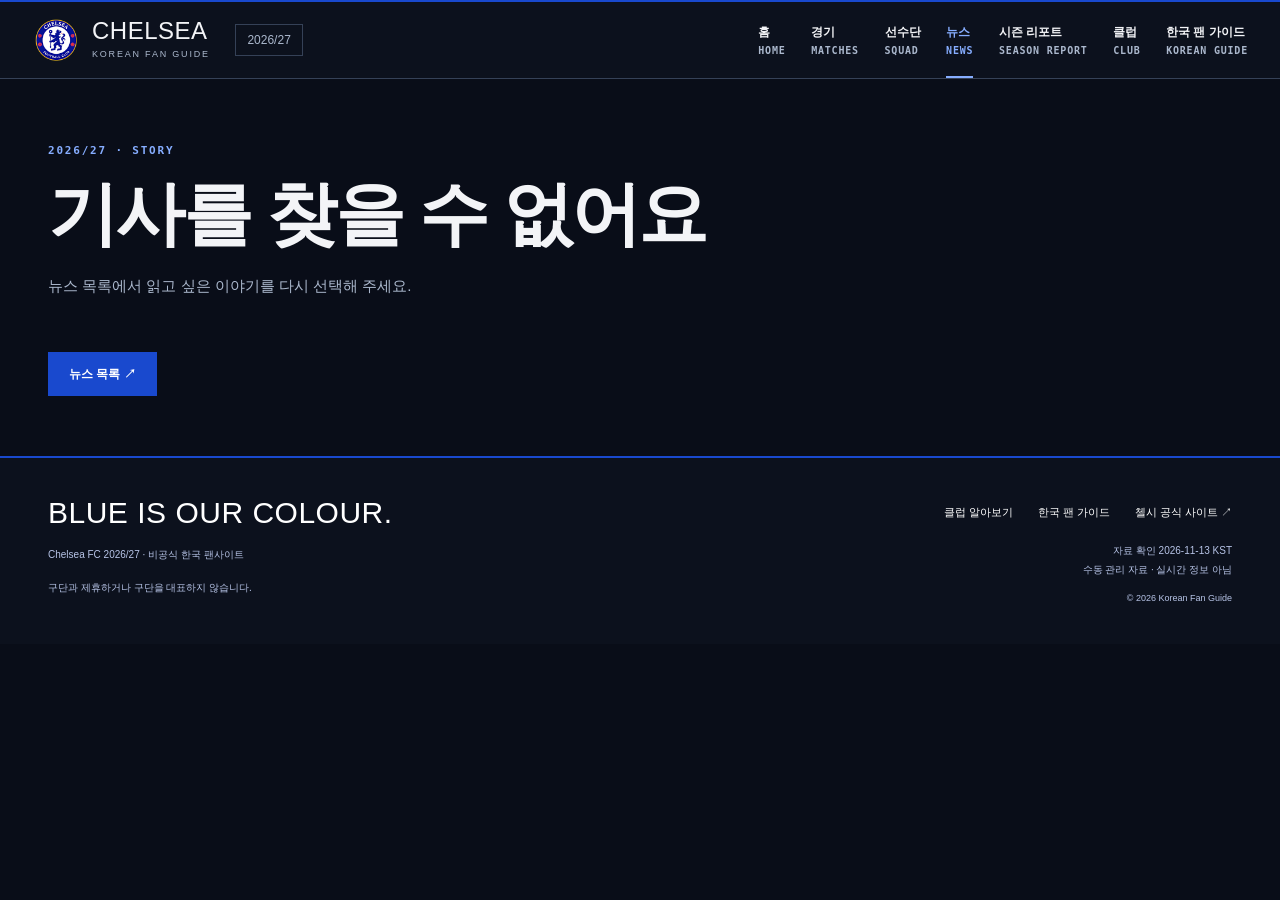
==== commit 7b1bb6fd: "redesign Chelsea Korean fan site" ====
--- a/article.html
+++ b/article.html
@@ -3,7 +3,7 @@
 <head>
   <meta charset="UTF-8">
   <meta name="viewport" content="width=device-width, initial-scale=1">
-  <meta name="theme-color" content="#0634cb">
+  <meta name="theme-color" content="#090d18">
   <meta name="description" content="Chelsea FC 2026/27 한국 팬 가이드. 한국시간 경기 일정과 결과, 한영 선수단, 공식 소식과 클럽 이야기를 확인하세요. 비공식 팬사이트입니다.">
   <title>뉴스 상세 | Chelsea FC 2026/27 한국 팬 가이드</title>
   <link rel="stylesheet" href="style.css">
@@ -22,12 +22,12 @@
       <button class="menu-toggle" aria-expanded="false" aria-controls="navigation" aria-label="메뉴 열기"><span></span><span></span><span></span></button>
       <nav id="navigation" aria-label="주요 메뉴">
         <a class="nav-link" data-nav="home" href="index.html">홈 <small>HOME</small></a>
+        <a class="nav-link" data-nav="matches" href="matches.html">경기 <small>MATCHES</small></a>
         <a class="nav-link" data-nav="squad" href="squad.html">선수단 <small>SQUAD</small></a>
-        <a class="nav-link" data-nav="matches" href="matches.html">경기 <small>MATCHES</small></a>
         <a class="nav-link" aria-current="page" data-nav="news" href="news.html">뉴스 <small>NEWS</small></a>
+        <a class="nav-link" data-nav="season-report" href="season-report.html">시즌 리포트 <small>SEASON REPORT</small></a>
         <a class="nav-link" data-nav="club" href="club.html">클럽 <small>CLUB</small></a>
-        <a class="nav-link" data-nav="guide" href="korean-guide.html">한국 팬 가이드 <small>GUIDE ↗</small></a>
-        <a class="nav-link" data-nav="season-report" href="season-report.html">시즌 리포트 <small>SEASON REPORT</small></a>
+        <a class="nav-link" data-nav="guide" href="korean-guide.html">한국 팬 가이드 <small>KOREAN GUIDE</small></a>
       </nav>
     </div>
   </header>
--- a/style.css
+++ b/style.css
@@ -1123,3 +1123,359 @@
   .report-data-note h2 { font-size: 24px; }
   .report-data-note p { font-size: 12px; }
 }
+
+/* Chelsea after dark */
+:root {
+  color-scheme: dark;
+  --paper: #090d18;
+  --white: #101725;
+  --navy: #0d192d;
+  --surface: #152136;
+  --ink: #f3f4f7;
+  --muted: #abb8cd;
+  --line: #354157;
+  --blue: #86adff;
+  --blue-deep: #164cc9;
+  --chelsea: #1949ce;
+  --lime: #edf1fa;
+  --mono: 'Cascadia Mono', Consolas, monospace;
+}
+body { overflow-wrap: anywhere; }
+.site-header, .site-footer { background: #0c111d; border-top: 2px solid var(--chelsea); }
+.header-inner { min-height: 76px; gap: clamp(12px, 2vw, 26px); }
+.season-chip { color: var(--muted); background: transparent; border: 1px solid var(--line); }
+#navigation { gap: clamp(12px, 2vw, 27px); }
+.nav-link small { color: var(--muted); font: 700 10px/1.5 var(--mono); }
+.nav-link[aria-current='page'] small { color: var(--blue); }
+.nav-link[aria-current='page']::after { height: 2px; }
+.menu-toggle span { background: var(--ink); }
+.eyebrow, .hero-edition, .matchday-label { font-family: var(--mono); }
+.section-head { border-top: 1px solid var(--line); padding-top: 20px; }
+.section-head > div { min-width: 0; }
+.section-head p { margin: 0 0 8px; color: var(--blue); }
+.section-head h2 { font-size: clamp(25px, 3.5vw, 52px); letter-spacing: -.065em; }
+.text-link { white-space: normal; }
+.text-link:hover { color: var(--ink); }
+.button { background: var(--chelsea); border-color: var(--chelsea); }
+.button:hover { background: var(--blue-deep); }
+.button-outline { background: transparent; border-color: var(--line); color: var(--ink); }
+.button-outline:hover { background: var(--surface); }
+.button-light { background: var(--ink); border-color: var(--ink); color: var(--paper); }
+.button-light:hover { background: #c9d9fb; border-color: #c9d9fb; }
+textarea:focus-visible { outline: 3px solid var(--blue); outline-offset: 4px; }
+.field input, .field select, .rating-sort select, .comment-form input, .comment-form textarea {
+  background: var(--paper);
+  color: var(--ink);
+  border-color: var(--line);
+}
+.toolbar, .filter-button, .empty-state, .loading-state, .notice, .verification-note,
+.info-card, .trophy, .stat, .data-table, .legend-item, .related-list a, .prose details,
+body[data-page='guide'] #culture, .fan-points, .injury-history {
+  background: var(--white);
+  color: var(--ink);
+  box-shadow: none;
+}
+.data-table th, .related-list a:hover { background: var(--surface); }
+.prose p, .prose li, .article-body p, .notice, .verification-note { color: var(--muted); }
+.photo-hero::before {
+  background: linear-gradient(90deg, #080e1aee, #09152f5c), linear-gradient(0deg, #080e1aec, transparent 76%);
+}
+.photo-hero > .editorial-image { filter: brightness(.84) saturate(.84); }
+.photo-hero .hero-copy { min-width: 0; }
+.photo-hero .page-title {
+  font-family: var(--body);
+  font-weight: 950;
+  line-height: 1.08;
+  letter-spacing: -.075em;
+}
+.home-stage {
+  display: block;
+  min-height: 0;
+  padding: 0;
+  margin-top: 0;
+  border-bottom: 1px solid #749dff8c;
+  background: #081128;
+}
+.home-stage::before {
+  z-index: 0;
+  background: linear-gradient(90deg, #070d1aef, #08173681 58%, #0c1a4245),
+    linear-gradient(0deg, #090e1cdb, transparent 55%);
+}
+.home-stage::after { content: none; }
+.home-stage > .editorial-image {
+  z-index: -1;
+  opacity: 1;
+  object-position: 58% 50%;
+  filter: brightness(.85) saturate(.85);
+}
+.home-heading {
+  position: relative;
+  display: grid;
+  align-content: space-between;
+  align-items: end;
+  grid-template-columns: repeat(12, minmax(0, 1fr));
+  gap: 24px 0;
+  min-height: clamp(460px, 52vw, 685px);
+  padding: clamp(24px, 4vw, 64px);
+  margin: 0;
+}
+.home-heading > .hero-edition {
+  display: flex;
+  justify-content: space-between;
+  flex-wrap: wrap;
+  gap: 8px 12px;
+  grid-column: 1 / -1;
+  border-bottom: 1px solid #b0c8ff65;
+  padding-bottom: 13px;
+  margin: 0;
+  color: #ebf1ff;
+  font-size: clamp(10px, 1vw, 14px);
+  letter-spacing: .11em;
+}
+.home-heading h1 {
+  grid-column: 1 / -1;
+  margin: 0;
+  color: #f7f9ff;
+  font: 950 clamp(45px, 8.8vw, 134px)/1.02 var(--body);
+  letter-spacing: -.105em;
+}
+.home-heading h1 span { display: inline; color: #f1f5ff; }
+@supports (background-clip: text) {
+  .home-heading h1 span {
+    background: linear-gradient(176deg, #f9fafc 24%, #b3c4e3 92%);
+    background-clip: text;
+    color: transparent;
+  }
+}
+.home-heading > .hero-translation {
+  grid-column: 8 / -1;
+  justify-self: end;
+  text-align: left;
+  margin: 0;
+  color: #edf3ff;
+  font: 800 clamp(17px, 3.15vw, 45px)/.98 Arial, sans-serif;
+  letter-spacing: -.065em;
+}
+.next-match {
+  display: grid;
+  grid-template-columns: minmax(0, 1fr) minmax(0, .75fr);
+  align-items: center;
+  gap: 16px 32px;
+  margin-top: 16px;
+  padding: clamp(18px, 3vw, 45px);
+  min-height: 0;
+  background: linear-gradient(112deg, #102c59, #15213a);
+  border: 1px solid #5879ab;
+}
+.next-match::after { content: none; }
+.match-label {
+  grid-column: 1 / -1;
+  justify-content: start;
+  border-bottom: 1px solid #a5c0fc55;
+  padding-bottom: 14px;
+}
+.match-label .eyebrow { margin: 0 auto 0 0; }
+.editorial-index { color: #a8c4ff; margin-right: .65em; }
+.match-teams { margin: 0; font-size: clamp(19px, 3.4vw, 49px); }
+.match-teams > div { min-width: 0; }
+.match-kickoff { display: flex; align-items: end; gap: 8px; justify-self: end; }
+.match-kickoff time { display: grid; gap: 4px; }
+.match-kickoff time > span { color: #dbe3f4; font: 12px/1.5 var(--mono); }
+.match-kickoff strong { font: 800 clamp(39px, 6vw, 95px)/.95 var(--mono); letter-spacing: -.09em; }
+.match-sub { margin: 0; }
+.match-actions { justify-content: end; margin: 0; }
+.match-actions .button-light {
+  min-height: 44px;
+  background: #ffffff1f;
+  border-color: #c9ddff8c;
+  color: #fff;
+}
+.match-actions .button-light:hover { background: #ffffff38; }
+.dashboard .next-match { margin: 0; grid-template-columns: minmax(0, 1fr); }
+.dashboard .match-kickoff { justify-self: start; }
+.dashboard .match-actions { justify-content: start; }
+.venue-badge.badge, .next-match .venue-badge { background: #253858; color: #f2f6ff; border: 1px solid #61789e; outline: none; }
+.venue-badge.badge.venue-away { background: #202b40; }
+.home-summary { margin: 24px 0; }
+.home-summary .dashboard-side {
+  display: grid;
+  grid-template-columns: minmax(0, .8fr) minmax(0, 1.2fr);
+  grid-template-rows: auto;
+  gap: 24px;
+}
+.result-card, .season-card { background: transparent; border: 0; border-top: 1px solid var(--line); padding: 17px 0; }
+.result-card h2 { display: flex; align-items: center; flex-wrap: wrap; gap: 8px 14px; }
+.result-card .text-link { border-bottom: 1px solid currentColor; min-height: 32px; }
+.home-season .section-head { border: 0; padding: 0; }
+.snapshot-metrics { display: grid; grid-template-columns: auto auto minmax(0, 1fr); gap: 12px 18px; margin: 0 0 20px; }
+.snapshot-metrics > div { border-inline-start: 1px solid var(--line); padding-inline-start: 10px; min-width: 0; }
+.snapshot-metrics dt { font-size: 12px; color: var(--muted); }
+.snapshot-metrics dd { margin: 0; font: 750 clamp(32px, 5vw, 66px)/1.15 var(--mono); letter-spacing: -.09em; }
+.snapshot-metrics .snapshot-form {
+  display: flex;
+  flex-wrap: wrap;
+  align-items: center;
+  gap: 3px;
+  min-height: 2.2em;
+  font: 700 clamp(15px, 2vw, 25px)/1.2 var(--mono);
+}
+.snapshot-form abbr { text-decoration: none; padding: 3px 5px; }
+.form-W { background: var(--chelsea); }
+
+body[data-page='matches'] .section:has(#matches-form),
+body[data-page='matches'] .section:has(#matches-form) .toolbar { background: var(--white); }
+.fixture-list { border-top: 1px solid var(--line); gap: 0; }
+.fixture-row, .fixture-row.venue-away {
+  background: transparent;
+  border: 0;
+  border-bottom: 1px solid var(--line);
+  padding-inline: clamp(0px, 2vw, 24px);
+}
+.fixture-row:hover { background: #17233b; }
+.fixture-day { color: var(--muted); }
+.fixture-day .matchday-label { color: var(--blue); font-size: 9px; }
+.fixture-day strong { color: var(--ink); font: 800 clamp(31px, 5vw, 66px)/1 var(--mono); letter-spacing: -.08em; }
+.fixture-time > strong { font: 750 clamp(28px, 4.5vw, 58px)/1 var(--mono); letter-spacing: -.07em; }
+.fixture-time .source-note { margin-top: 4px; }
+.fixture-result, .result-score { font: 800 clamp(27px, 4.8vw, 60px)/1 var(--mono); }
+.scoreline { padding: 0; background: transparent; }
+.chelsea-score, .match-detail-score .chelsea-score { color: #a6c2ff; }
+.opponent-score, .match-detail-score .opponent-score { color: #f1f3f8; }
+.score-divider { color: #8998ae; }
+.result-win, .fixture-time > .result-win { background: #17346b; color: #d4e2ff; }
+.result-loss, .fixture-time > .result-loss { background: #512334; color: #ffd7df; }
+.result-draw, .fixture-time > .result-draw { background: #30394b; color: #eef2f9; }
+.match-detail-score .scoreline { background: transparent; font-family: var(--mono); letter-spacing: -.09em; }
+.match-detail-hero h1 { font-size: clamp(30px, 6.7vw, 95px); letter-spacing: -.065em; }
+.match-venue-line { color: #dce7fd; margin: 6px 0 0; }
+.match-facts { background: var(--line); }
+.match-facts > div, .match-ratings, .match-stat-table, .lineup-player, .match-event { background: var(--white); }
+.rating-unconfirmed, .performance-card { background: var(--surface); }
+.performance-card.top-rated { background: #1b304f; }
+.pitch {
+  background: repeating-linear-gradient(0deg, #102648 0 12.5%, #142d55 12.5% 25%);
+  border-color: #0d192d;
+}
+.pitch-player { background: #0b1529ed; border-radius: 0; }
+.pitch-player:hover, .pitch-player:focus-visible { background: #1f3f74; }
+.pitch-player strong { overflow-wrap: anywhere; }
+.pitch-portrait b { background: #edf3ff; color: #15284d; }
+.fan-comments .section-head, .match-stat-row { border-color: var(--line); }
+
+.news-card, .player-card, .news-card:hover, .player-card:hover {
+  background: transparent;
+  box-shadow: none;
+  transform: none;
+}
+.news-card, .player-card { border-bottom: 1px solid var(--line); }
+.news-card-body, .player-info { padding-inline: 0; }
+.news-card h3 { line-height: 1.35; }
+.news-card:hover h3, .player-card:hover h3 { color: var(--blue); }
+.news-art { aspect-ratio: 16 / 10; min-height: 0; }
+.news-art > .editorial-image, .player-visual > .editorial-image { transition: transform .35s ease-out; }
+@media (hover: hover) {
+  .news-card:hover .editorial-image, .player-card:hover .editorial-image { transform: scale(1.035); }
+}
+#news-results, body[data-page='home'] .news-grid { grid-template-columns: repeat(3, minmax(0, 1fr)); }
+#news-results .news-card:first-child, body[data-page='home'] .news-grid .news-card:first-child { grid-column: 1 / -1; }
+#news-results .news-card:first-child > a, body[data-page='home'] .news-grid .news-card:first-child > a {
+  display: grid;
+  grid-template-columns: minmax(0, 1.65fr) minmax(0, 1fr);
+  align-items: end;
+  gap: 24px;
+}
+#news-results .news-card:first-child h3,
+body[data-page='home'] .news-grid .news-card:first-child h3 { font-size: clamp(23px, 3.7vw, 52px); }
+body[data-page='home'] .news-grid { grid-template-columns: repeat(2, minmax(0, 1fr)); }
+.story-layout, body[data-page='player'] .detail-layout { background: var(--white); }
+body[data-page='player'] .detail-layout .info-card { background: var(--surface); }
+body[data-page='home'] .section:has(.players-grid) { margin-inline: 0; padding-inline: 0; background: transparent; }
+.player-visual { background: #15366a; }
+.player-card .player-visual > .editorial-image { object-position: center 10%; }
+.player-info h3 {
+  text-transform: uppercase;
+  font: 900 clamp(19px, 2.55vw, 37px)/1 Arial, sans-serif;
+  letter-spacing: -.075em;
+}
+.player-info > small { color: var(--muted); }
+.player-number { left: 10px; bottom: 8px; font-size: clamp(41px, 7vw, 95px); }
+.season-metric-grid { gap: 0; border-top: 1px solid var(--line); }
+.season-metric {
+  background: transparent;
+  border: 0;
+  border-bottom: 1px solid var(--line);
+  border-inline-end: 1px solid var(--line);
+}
+.season-metric > strong {
+  display: block;
+  font: 800 clamp(26px, 4.3vw, 60px)/1.05 var(--mono);
+  white-space: normal;
+  color: var(--ink);
+}
+.season-form, .story-takeaways, .guide-banner { background: var(--navy); }
+.season-leader-card, .standings-scroll { background: var(--white); }
+.standings-table th, .standings-table td { border-color: var(--line); }
+.standings-table tr.chelsea-standing, .report-data-note { background: #133474; }
+.unverified-leader .season-leader-photo { display: none; }
+.unverified-leader .season-leader-copy { border-top: 1px solid var(--line); }
+
+@media (max-width: 1049px) {
+  #navigation { background: #0c1425; gap: 0; }
+  #navigation.open { border-top: 1px solid var(--line); }
+}
+@media (max-width: 700px) {
+  .home-heading { min-height: clamp(360px, 85vw, 460px); padding: 20px 15px 24px; }
+  .home-heading h1 { font-size: clamp(35px, 11.5vw, 72px); }
+  .home-stage > .editorial-image { object-position: 64% center; }
+  .home-heading > .hero-translation { grid-column: 5 / -1; }
+  .next-match { grid-template-columns: minmax(0, 1fr); gap: 14px; }
+  .match-kickoff { justify-self: start; }
+  .match-kickoff strong { font-size: clamp(45px, 14vw, 74px); }
+  .match-actions { justify-content: start; }
+  .match-crest { width: 34px; height: 34px; }
+  .home-summary .dashboard-side { grid-template-columns: minmax(0, 1fr); }
+  .fixture-row, .fixture-row.venue-away { padding-inline: 2px; }
+  body[data-page='matches'] .section:has(#matches-form) { padding-inline: 12px; }
+  #news-results, body[data-page='home'] .news-grid { grid-template-columns: repeat(2, minmax(0, 1fr)); gap: 12px; }
+  #news-results .news-card:first-child > a, body[data-page='home'] .news-grid .news-card:first-child > a { display: block; }
+  .news-card-body { padding: 12px 0 16px; }
+  .season-metric { padding-inline: 10px; }
+  .form-match { min-width: 0; }
+  .match-detail-score .scoreline { gap: 5px; }
+}
+@media (max-width: 370px) {
+  .section-head { gap: 8px; }
+  .section-head .text-link { flex: 0 1 auto; }
+  .match-label { gap: 6px; }
+  .match-label .eyebrow { width: 100%; }
+  .snapshot-metrics { gap: 8px; }
+  .snapshot-metrics > div { padding-inline-start: 7px; }
+  .snapshot-form abbr { padding-inline: 3px; }
+}
+@media (prefers-reduced-motion: reduce) {
+  .news-card .editorial-image, .player-card .editorial-image { transition: none; }
+  .news-card:hover .editorial-image, .player-card:hover .editorial-image { transform: none; }
+}
+
+.portrait-fallback { transform: none; font-size: clamp(40px, 7vw, 90px); }
+.home-heading h1 { letter-spacing: -.085em; }
+.hero-edition > span { font-size: inherit; }
+.next-match .match-teams { gap: clamp(7px, 1.3vw, 20px); }
+.match-crest { flex-shrink: 0; }
+.fixture-result .chelsea-score, .fixture-result .opponent-score,
+.result-card .chelsea-score, .result-card .opponent-score,
+.match-detail-score .chelsea-score, .match-detail-score .opponent-score {
+  font-family: var(--mono);
+}
+.fixture-result .chelsea-score { font-size: clamp(38px, 5.1vw, 73px); }
+.fixture-result .opponent-score { font-size: clamp(33px, 4.5vw, 64px); }
+.match-detail-score .chelsea-score { font-size: clamp(54px, 8.5vw, 118px); }
+.match-detail-score .opponent-score { font-size: clamp(48px, 7.5vw, 104px); }
+.match-detail-score .scoreline { padding-inline: 0; }
+@media (min-width: 701px) {
+  body[data-page='home'] .players-grid { grid-template-columns: repeat(6, minmax(0, 1fr)); }
+  body[data-page='home'] .player-card { grid-column: span 2; }
+  body[data-page='home'] .player-card:nth-child(-n+2) { grid-column: span 3; }
+  body[data-page='home'] .player-card:nth-child(-n+2) .player-visual { aspect-ratio: 5 / 4; }
+  body[data-page='home'] .player-card:nth-child(-n+2) .editorial-image { object-position: center top; }
+}
